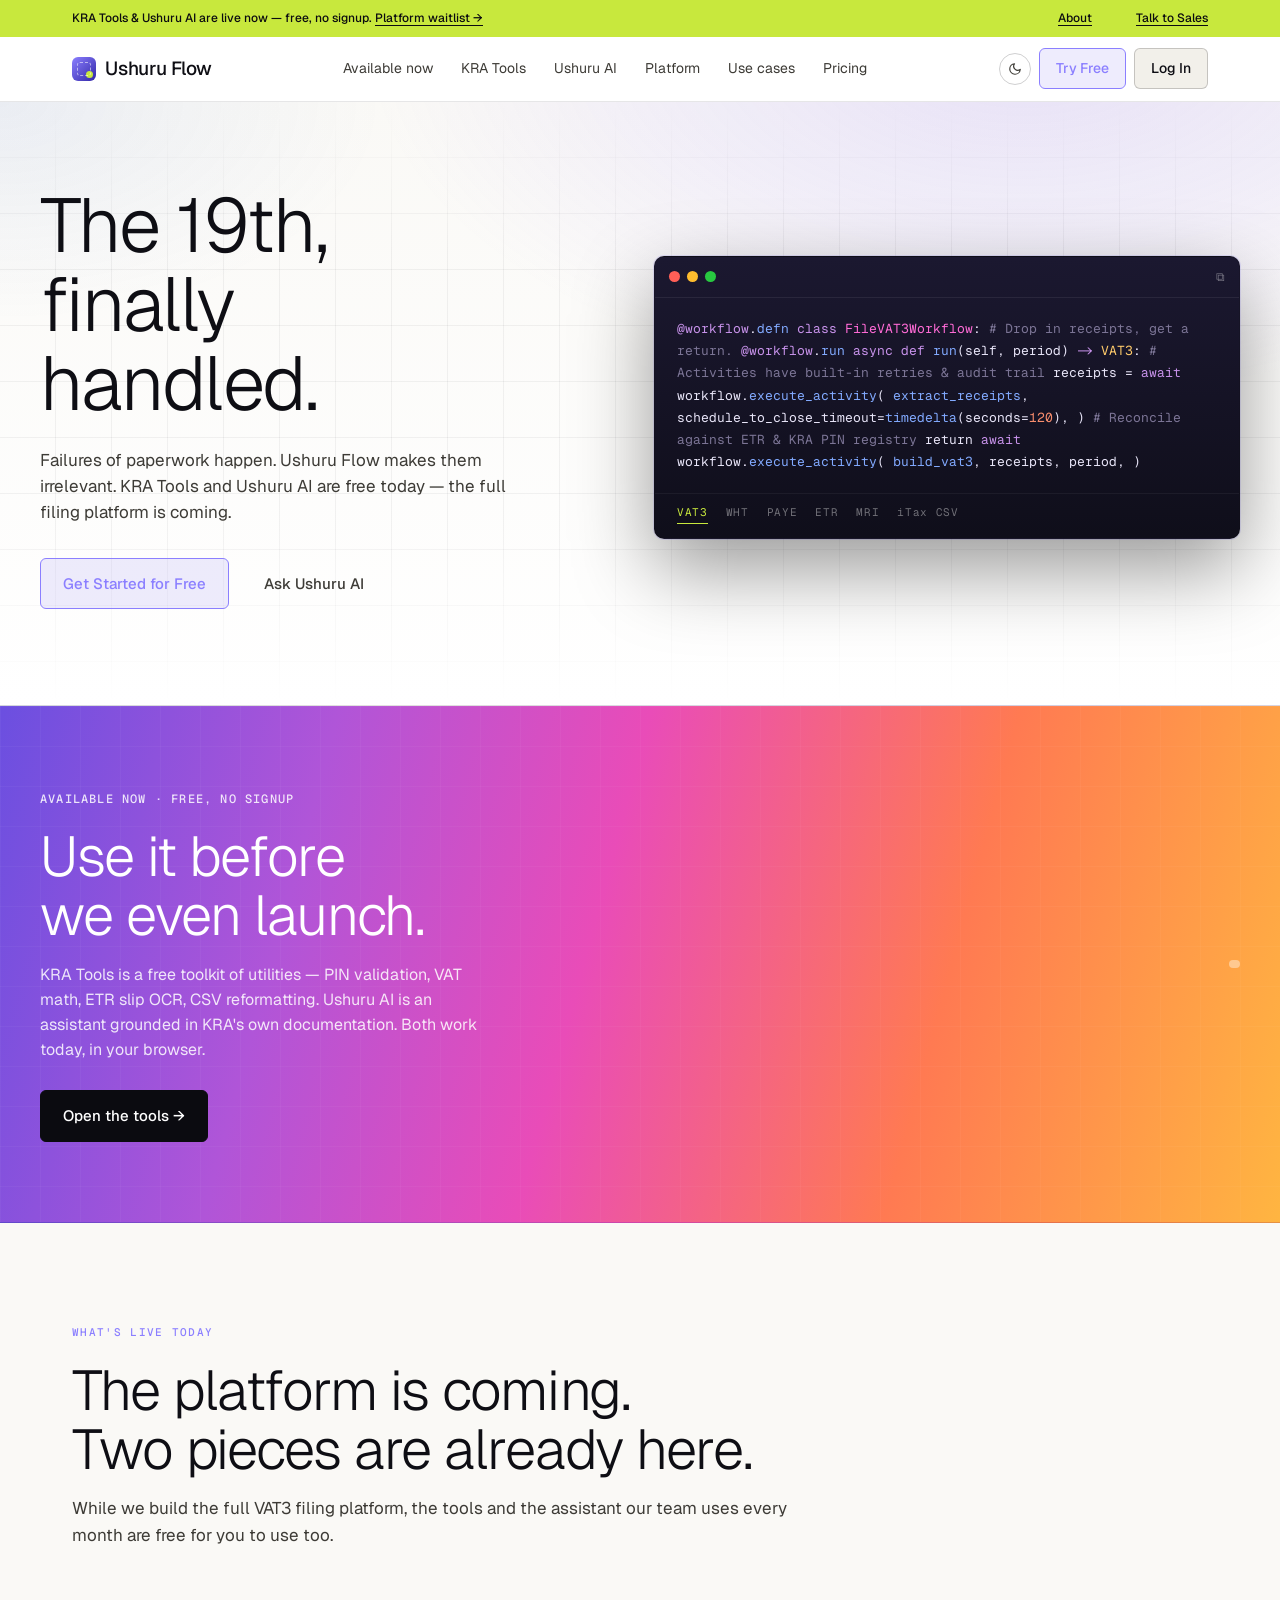
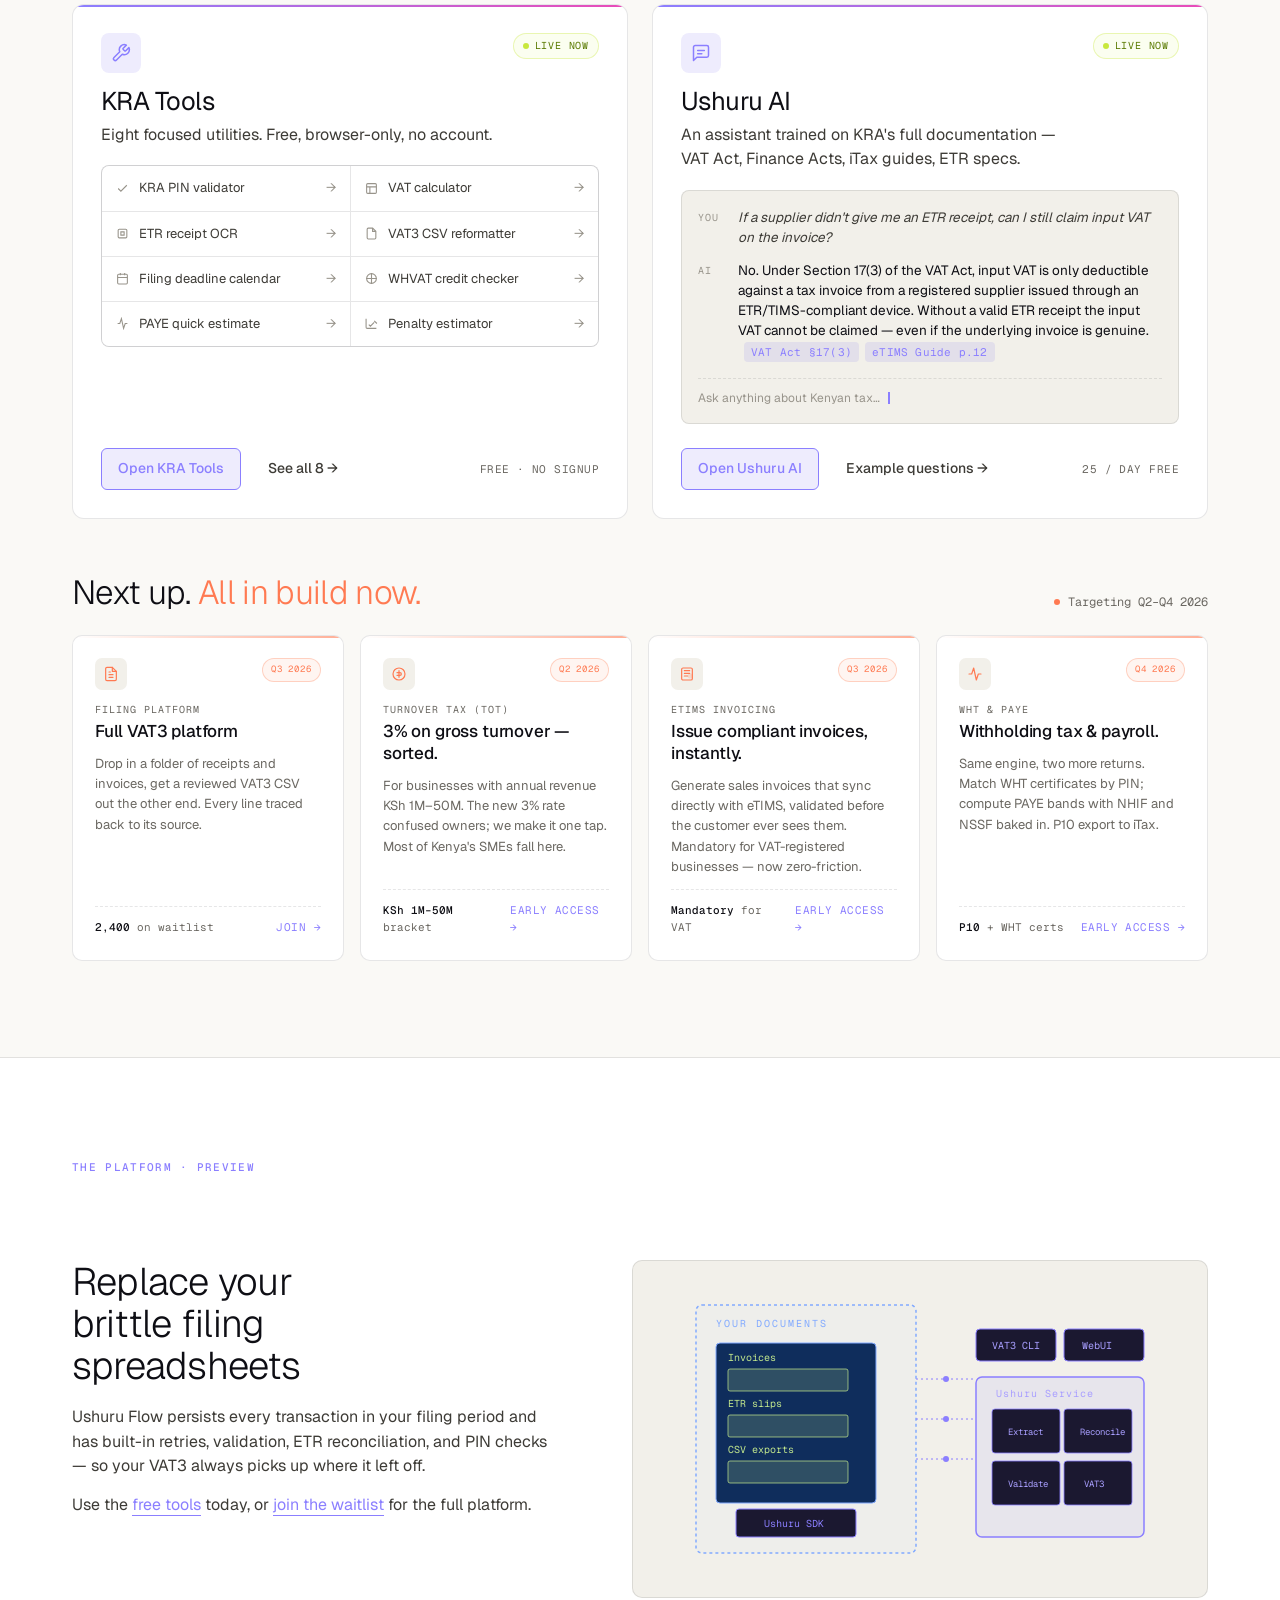
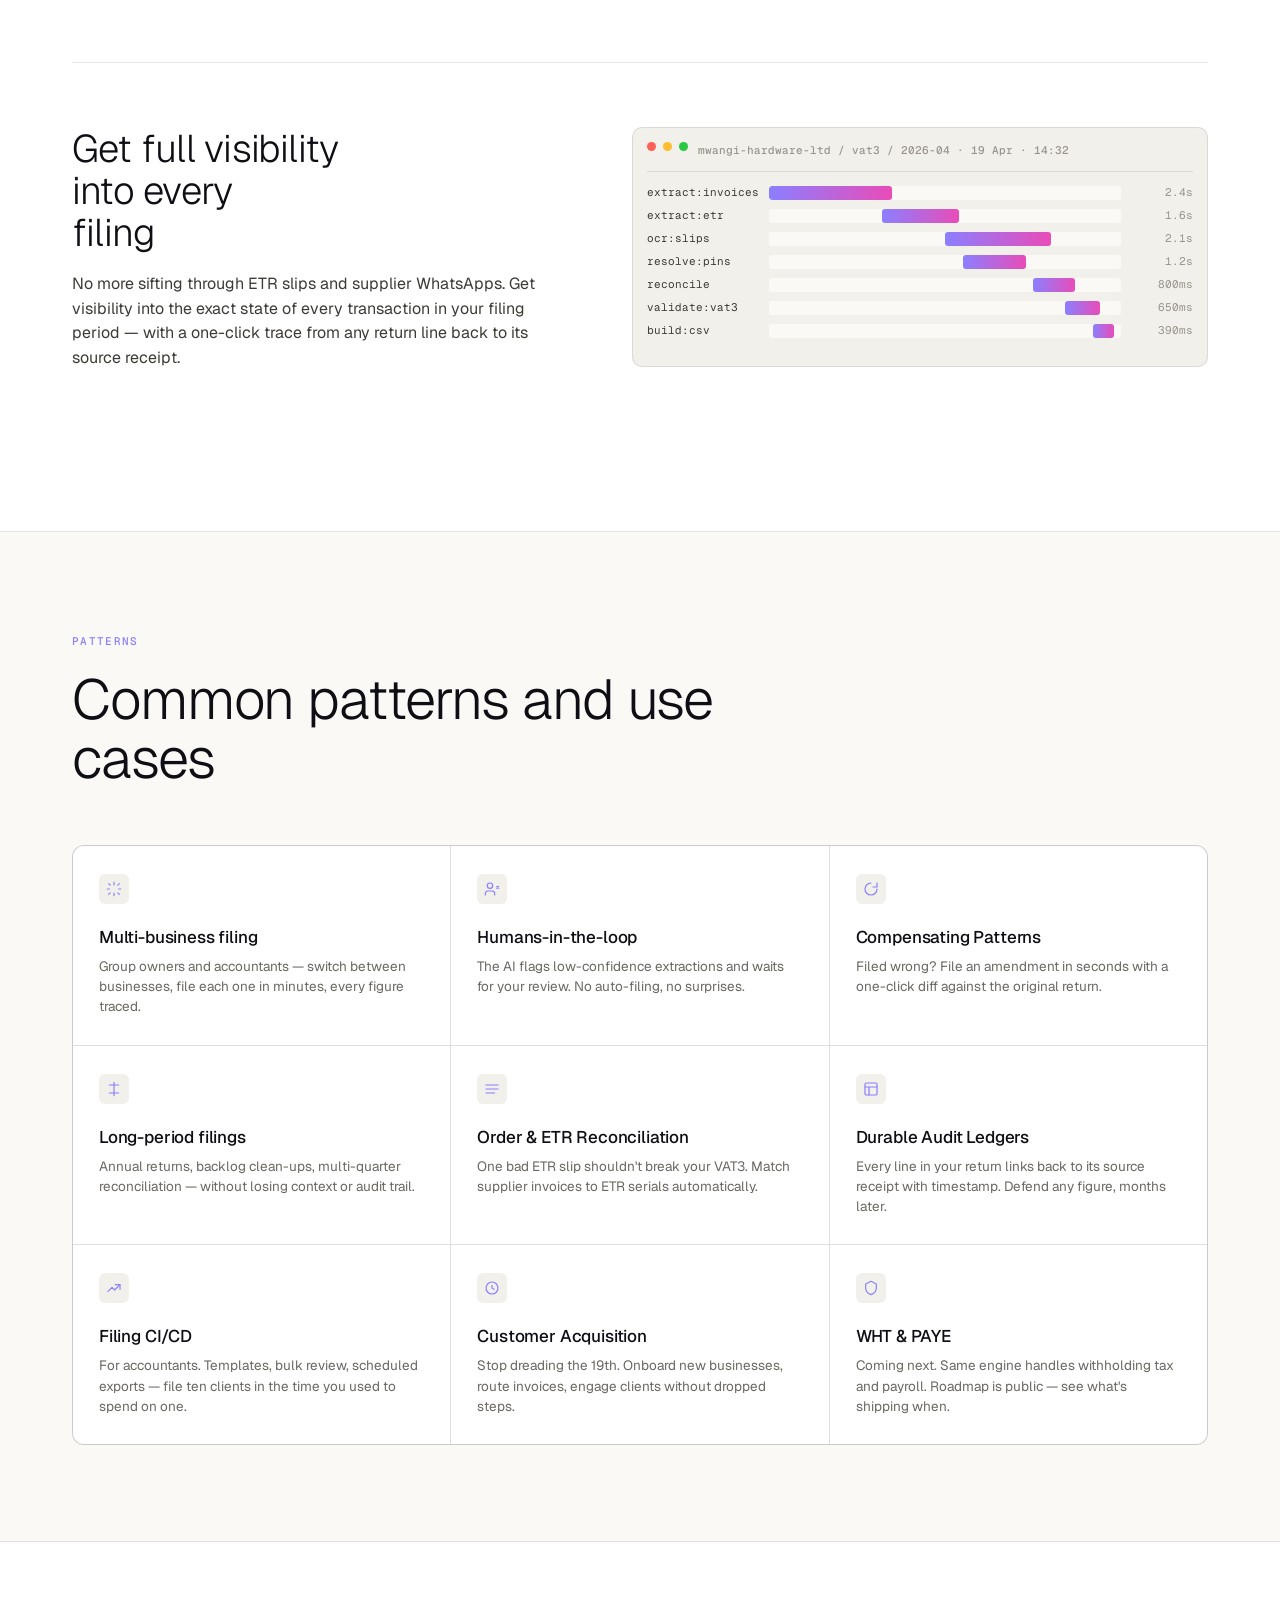
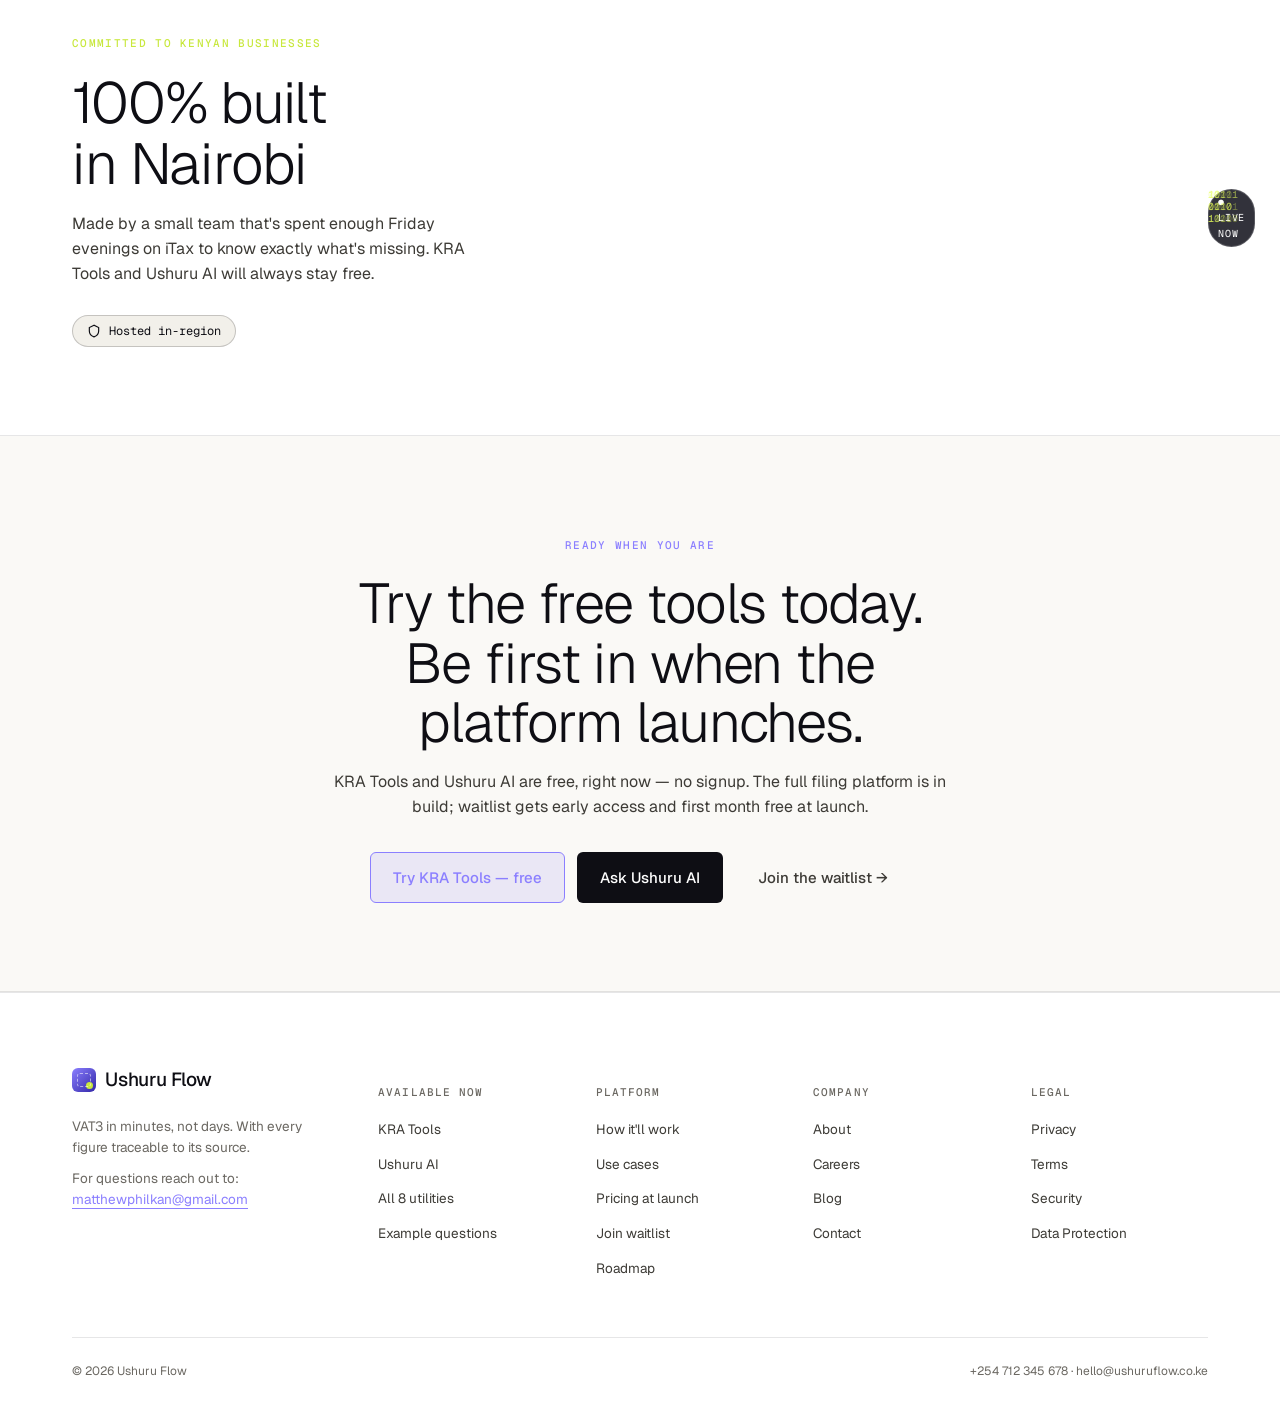
==== index.html @ 168dc0b4 "Initial commit" ====
<!doctype html>
<html lang="en" data-theme="dark">
<head>
<meta charset="utf-8" />
<meta name="viewport" content="width=device-width, initial-scale=1" />
<title>Ushuru Flow — File your VAT3 in minutes, not days</title>
<link rel="preconnect" href="https://fonts.googleapis.com" />
<link rel="preconnect" href="https://fonts.gstatic.com" crossorigin />
<link href="https://fonts.googleapis.com/css2?family=Geist:wght@300;400;500;600&family=Geist+Mono:wght@400;500&display=swap" rel="stylesheet" />
<style>
/* =============================================================================
   TOKENS
   ============================================================================= */
:root[data-theme="dark"] {
  --bg:           #0B0B10;
  --bg-2:         #0F0F17;
  --bg-3:         #15151F;
  --surface:      #1A1A26;
  --surface-2:    #20202E;
  --line:         rgba(255,255,255,0.08);
  --line-strong:  rgba(255,255,255,0.16);

  --fg:           #F2F0EA;
  --fg-2:         #B6B2A6;
  --fg-3:         #807C72;
  --fg-4:         #5A5750;

  --violet:       #8B7FFF;
  --violet-2:     #A99FFF;
  --violet-deep:  #4F3FE0;
  --violet-wash:  rgba(139,127,255,0.14);

  --lime:         #E8FF5C;
  --pink:         #FF6BD6;
  --orange:       #FFA452;

  --hero-grad:
    radial-gradient(ellipse 1100px 600px at 80% -10%, rgba(120,80,255,0.35), transparent 60%),
    radial-gradient(ellipse 700px 400px at 0% 0%, rgba(40,90,180,0.18), transparent 55%),
    linear-gradient(180deg, #15131F 0%, #0B0B10 100%);

  --strip-grad:
    linear-gradient(105deg,
      #6B4FE0 0%,
      #B055D8 24%,
      #E94CB8 46%,
      #FF7A52 72%,
      #FFB541 100%);

  --grid-line: rgba(255,255,255,0.04);
}

:root[data-theme="light"] {
  --bg:           #FFFFFF;
  --bg-2:         #FAF9F6;
  --bg-3:         #F2F0EA;
  --surface:      #FFFFFF;
  --surface-2:    #F7F5F0;
  --line:         rgba(15,15,20,0.10);
  --line-strong:  rgba(15,15,20,0.20);

  --fg:           #0E0E14;
  --fg-2:         #3D3B36;
  --fg-3:         #6B6862;
  --fg-4:         #98948B;

  --violet:       #5A4AE6;
  --violet-2:     #4338C9;
  --violet-deep:  #3328A8;
  --violet-wash:  rgba(90,74,230,0.10);

  --lime:         #C8E83D;
  --pink:         #E94CB8;
  --orange:       #FF7A52;

  --hero-grad:
    radial-gradient(ellipse 1100px 600px at 80% -10%, rgba(140,110,255,0.18), transparent 60%),
    radial-gradient(ellipse 700px 400px at 0% 0%, rgba(50,100,200,0.08), transparent 55%),
    linear-gradient(180deg, #FAF9F6 0%, #FFFFFF 100%);

  --strip-grad:
    linear-gradient(105deg,
      #6B4FE0 0%,
      #B055D8 24%,
      #E94CB8 46%,
      #FF7A52 72%,
      #FFB541 100%);

  --grid-line: rgba(15,15,20,0.05);
}

* { box-sizing: border-box; }
html, body { margin: 0; padding: 0; }
body {
  font-family: 'Geist', -apple-system, BlinkMacSystemFont, sans-serif;
  font-size: 16px;
  line-height: 1.55;
  color: var(--fg);
  background: var(--bg);
  -webkit-font-smoothing: antialiased;
  text-rendering: optimizeLegibility;
}
a { color: inherit; text-decoration: none; }
.mono { font-family: 'Geist Mono', 'Menlo', monospace; }

.wrap { max-width: 1200px; margin: 0 auto; padding: 0 32px; }
@media (max-width: 720px) { .wrap { padding: 0 20px; } }

h1, h2, h3, h4 {
  font-family: 'Geist', sans-serif;
  font-weight: 300;
  letter-spacing: -0.02em;
  margin: 0;
  color: var(--fg);
}
h1 { font-size: clamp(48px, 6vw, 76px); line-height: 1.04; }
h2 { font-size: clamp(36px, 4.4vw, 56px); line-height: 1.06; }
h3 { font-size: clamp(22px, 2vw, 28px); line-height: 1.15; font-weight: 400; }
h4 { font-size: 17px; font-weight: 500; line-height: 1.3; letter-spacing: -0.01em; }
p  { margin: 0; color: var(--fg-2); }

/* =============================================================================
   ANNOUNCEMENT BAR (yellow)
   ============================================================================= */
.bar {
  background: var(--lime);
  color: #0B0B10;
  font-size: 12px;
  font-weight: 500;
  padding: 9px 0;
}
.bar .wrap { display: flex; justify-content: space-between; align-items: center; gap: 24px; }
.bar a { text-decoration: underline; text-underline-offset: 3px; }
.bar .right { display: flex; gap: 22px; }
.bar .right a:hover { opacity: 0.7; }
@media (max-width: 720px) { .bar .right { display: none; } }

/* =============================================================================
   NAV
   ============================================================================= */
.nav {
  position: sticky; top: 0; z-index: 50;
  background: color-mix(in srgb, var(--bg) 88%, transparent);
  backdrop-filter: blur(12px);
  border-bottom: 1px solid var(--line);
}
.nav-inner { display: flex; align-items: center; justify-content: space-between; height: 64px; }
.brand { display: inline-flex; align-items: center; gap: 9px; font-size: 19px; font-weight: 500; letter-spacing: -0.01em; }
.brand .mark {
  width: 24px; height: 24px; border-radius: 6px;
  background: linear-gradient(135deg, var(--violet) 0%, var(--violet-deep) 100%);
  display: inline-flex; align-items: center; justify-content: center;
  position: relative;
}
.brand .mark::after {
  content: ''; position: absolute; inset: 5px; border: 1.5px dashed rgba(255,255,255,0.55); border-radius: 3px;
}
.brand .mark::before {
  content: ''; position: absolute; right: 3px; bottom: 3px; width: 7px; height: 7px; border-radius: 999px; background: var(--lime);
}
.nav-links { display: flex; gap: 28px; font-size: 14px; color: var(--fg-2); }
.nav-links a:hover { color: var(--fg); }
@media (max-width: 880px) { .nav-links { display: none; } }
.nav-right { display: flex; gap: 8px; align-items: center; }

.btn {
  display: inline-flex; align-items: center; gap: 7px;
  font-family: inherit; font-size: 14px; font-weight: 500;
  padding: 9px 16px; border-radius: 6px;
  border: 1px solid transparent; cursor: pointer; text-decoration: none;
  transition: background 120ms ease, border-color 120ms ease, color 120ms ease, transform 80ms ease;
  white-space: nowrap;
}
.btn:active { transform: translateY(1px); }
.btn-violet { background: var(--violet-wash); color: var(--violet-2); border-color: var(--violet); }
.btn-violet:hover { background: var(--violet); color: #fff; }
.btn-dark { background: var(--bg-3); color: var(--fg); border-color: var(--line-strong); }
.btn-dark:hover { background: var(--surface-2); }
.btn-ghost { color: var(--fg-2); }
.btn-ghost:hover { color: var(--fg); }
.btn-lg { padding: 13px 22px; font-size: 15px; }
.btn-light { background: var(--fg); color: var(--bg); }
.btn-light:hover { opacity: 0.92; }

/* Theme toggle */
.theme-toggle {
  width: 32px; height: 32px; border-radius: 999px;
  border: 1px solid var(--line-strong); background: transparent; color: var(--fg-2);
  display: inline-flex; align-items: center; justify-content: center; cursor: pointer;
  transition: color 120ms ease, border-color 120ms ease;
}
.theme-toggle:hover { color: var(--fg); border-color: var(--fg-2); }
.theme-toggle svg { width: 14px; height: 14px; }
.theme-toggle .ico-light { display: none; }
:root[data-theme="dark"] .theme-toggle .ico-dark { display: none; }
:root[data-theme="dark"] .theme-toggle .ico-light { display: block; }

/* =============================================================================
   HERO
   ============================================================================= */
.hero {
  position: relative; overflow: hidden;
  background: var(--hero-grad);
  border-bottom: 1px solid var(--line);
}
.hero::before {
  content: '';
  position: absolute; inset: 0;
  background-image:
    linear-gradient(var(--grid-line) 1px, transparent 1px),
    linear-gradient(90deg, var(--grid-line) 1px, transparent 1px);
  background-size: 56px 56px;
  background-position: -1px -1px;
  mask-image: linear-gradient(180deg, transparent 0%, #000 25%, #000 70%, transparent 100%);
  pointer-events: none;
}
.hero-inner {
  position: relative; z-index: 1;
  display: grid; grid-template-columns: 1fr 1.05fr; gap: 56px;
  padding: 84px 0 96px; align-items: center;
}
@media (max-width: 1000px) {
  .hero-inner { grid-template-columns: 1fr; gap: 48px; padding: 56px 0 64px; }
}
.hero h1 { font-weight: 300; letter-spacing: -0.025em; }
.hero p.sub {
  margin-top: 24px; max-width: 480px;
  font-size: 17px; line-height: 1.55; color: var(--fg-2);
}
.hero-ctas { margin-top: 32px; display: flex; gap: 12px; flex-wrap: wrap; }

/* Code window */
.code-win {
  border: 1px solid var(--line-strong); border-radius: 10px;
  background: linear-gradient(180deg, #1B1830 0%, #0F0E1A 100%);
  box-shadow: 0 30px 80px rgba(0,0,0,0.4), 0 0 0 1px rgba(139,127,255,0.18);
  overflow: hidden;
}
:root[data-theme="light"] .code-win {
  background: linear-gradient(180deg, #1B1830 0%, #0F0E1A 100%);
}
.code-bar {
  display: flex; align-items: center; justify-content: space-between;
  padding: 11px 14px; border-bottom: 1px solid rgba(255,255,255,0.07);
}
.lights { display: flex; gap: 7px; }
.lights span { width: 11px; height: 11px; border-radius: 999px; }
.lights .r { background: #FF5F57; }
.lights .y { background: #FEBC2E; }
.lights .g { background: #28C840; }
.copy-btn { color: rgba(255,255,255,0.4); font-size: 12px; }
.code-body {
  padding: 20px 22px; font-family: 'Geist Mono', monospace; font-size: 13px;
  line-height: 1.7; color: #E8E5F8;
}
.code-body .com  { color: #7C7596; }
.code-body .key  { color: #C792EA; }
.code-body .fn   { color: #82AAFF; }
.code-body .str  { color: #C3E88D; }
.code-body .num  { color: #F78C6C; }
.code-body .var  { color: #FFCB6B; }
.code-body .me   { color: #FF6BD6; }
.code-tabs {
  display: flex; gap: 18px; padding: 10px 22px 14px;
  border-top: 1px solid rgba(255,255,255,0.05);
  font-family: 'Geist Mono', monospace; font-size: 11px; letter-spacing: 0.06em;
  color: rgba(255,255,255,0.4);
}
.code-tabs .on { color: var(--lime); border-bottom: 1.5px solid var(--lime); padding-bottom: 2px; }

/* =============================================================================
   LOGO STRIP
   ============================================================================= */
.logos {
  border-bottom: 1px solid var(--line);
  background: var(--bg);
}
.logos-inner {
  display: flex; gap: 56px; align-items: center; justify-content: space-between;
  padding: 26px 0; overflow: hidden;
}
.logos-inner span {
  font-family: 'Geist Mono', monospace; font-size: 13px;
  color: var(--fg-3); letter-spacing: 0.02em; white-space: nowrap;
  opacity: 0.7;
}
.logos-inner span.bold { font-weight: 500; opacity: 1; color: var(--fg-2); letter-spacing: -0.01em; font-family: 'Geist', sans-serif; }
@media (max-width: 920px) { .logos-inner { gap: 28px; flex-wrap: wrap; justify-content: center; } }

/* =============================================================================
   GRADIENT STRIP (Replay-style)
   ============================================================================= */
.strip {
  background: var(--strip-grad);
  position: relative; overflow: hidden;
}
.strip::before {
  content: '';
  position: absolute; inset: 0;
  background-image:
    linear-gradient(rgba(255,255,255,0.06) 1px, transparent 1px),
    linear-gradient(90deg, rgba(255,255,255,0.06) 1px, transparent 1px);
  background-size: 40px 40px;
  pointer-events: none;
  opacity: 0.6;
}
.strip-inner {
  position: relative; z-index: 1;
  display: grid; grid-template-columns: 1.1fr 1fr; gap: 48px;
  padding: 80px 0; align-items: center;
}
@media (max-width: 880px) { .strip-inner { grid-template-columns: 1fr; padding: 56px 0; } }
.strip .eyebrow {
  font-family: 'Geist Mono', monospace; font-size: 12px; font-weight: 500;
  text-transform: uppercase; letter-spacing: 0.1em; color: rgba(255,255,255,0.85);
  margin-bottom: 18px;
}
.strip h2 { color: #fff; font-weight: 300; }
.strip p { color: rgba(255,255,255,0.85); font-size: 16px; max-width: 460px; margin-top: 18px; }
.strip .btn-dark { background: #0B0B10; color: #fff; border-color: #0B0B10; margin-top: 28px; }
.strip .btn-dark:hover { background: #15151F; }

.strip-art {
  position: relative; aspect-ratio: 4/3; max-width: 520px; justify-self: end;
  border-radius: 10px; overflow: hidden;
  background: linear-gradient(135deg, #C8E83D 0%, #88AA1F 100%);
  border: 4px solid rgba(255,255,255,0.4);
}
.strip-art .face {
  position: absolute; right: 10%; top: 12%; width: 70%; height: 76%;
  border-radius: 8px;
  background:
    radial-gradient(ellipse at 30% 35%, #4A2A1A 0%, #2B1A12 40%, #1A0F09 100%);
}
.strip-art .face::after {
  content: ''; position: absolute; left: 18%; top: 22%; width: 14px; height: 14px;
  border-radius: 999px; background: #FFD7BE;
  box-shadow:
    50px 8px 0 -1px #FFD7BE,
    25px 60px 0 #C68662;
}
.strip-art .panel {
  position: absolute; left: 4%; bottom: 8%; width: 38%; height: 34%;
  background: linear-gradient(135deg, rgba(0,0,0,0.5), rgba(0,0,0,0.2));
  border-radius: 6px;
  display: flex; align-items: flex-end; padding: 12px;
  font-family: 'Geist Mono', monospace; font-size: 11px; color: rgba(255,255,255,0.85);
  letter-spacing: 0.04em;
}

/* =============================================================================
   SECTION SHELL
   ============================================================================= */
section { border-bottom: 1px solid var(--line); }
.sect { padding: 96px 0; }
@media (max-width: 720px) { .sect { padding: 64px 0; } }
.sect-head { max-width: 720px; margin-bottom: 56px; }
.sect-head h2 { margin-bottom: 16px; }
.sect-head p { font-size: 17px; line-height: 1.55; color: var(--fg-2); }

.eyebrow {
  font-family: 'Geist Mono', monospace; font-size: 11px; font-weight: 500;
  text-transform: uppercase; letter-spacing: 0.12em; color: var(--violet);
  margin-bottom: 20px; display: inline-block;
}

/* =============================================================================
   AVAILABLE NOW (KRA Tools + Ushuru AI)
   ============================================================================= */
.avail { background: var(--bg-2); }
.avail-grid { display: grid; grid-template-columns: 1fr 1fr; gap: 24px; }
@media (max-width: 920px) { .avail-grid { grid-template-columns: 1fr; } }
.acard {
  background: var(--surface);
  border: 1px solid var(--line); border-radius: 12px;
  padding: 28px; display: flex; flex-direction: column; gap: 18px;
  position: relative; overflow: hidden;
}
.acard::before {
  content: ''; position: absolute; left: 0; top: 0; right: 0; height: 2px;
  background: linear-gradient(90deg, var(--violet) 0%, var(--pink) 100%);
}
.acard .ahead { display: flex; align-items: flex-start; justify-content: space-between; gap: 12px; }
.acard .ic {
  width: 40px; height: 40px; border-radius: 8px; background: var(--violet-wash);
  color: var(--violet-2); display: inline-flex; align-items: center; justify-content: center;
  margin-bottom: 14px;
}
.acard .ic svg { width: 20px; height: 20px; stroke: currentColor; fill: none; stroke-width: 1.8; stroke-linecap: round; stroke-linejoin: round; }
.acard h3 { color: var(--fg); margin-bottom: 6px; }
.live-tag {
  font-family: 'Geist Mono', monospace; font-size: 10px; letter-spacing: 0.08em;
  text-transform: uppercase; color: var(--lime); padding: 4px 9px;
  border: 1px solid color-mix(in srgb, var(--lime) 35%, transparent); border-radius: 999px;
  display: inline-flex; align-items: center; gap: 6px; flex-shrink: 0; align-self: flex-start;
  background: color-mix(in srgb, var(--lime) 8%, transparent);
}
:root[data-theme="light"] .live-tag { color: #5a7a00; }
.live-tag::before { content: ''; width: 6px; height: 6px; border-radius: 999px; background: var(--lime); }

.tool-list {
  display: grid; grid-template-columns: 1fr 1fr; gap: 1px;
  background: var(--line); border: 1px solid var(--line); border-radius: 8px; overflow: hidden;
}
.tool-list .ti {
  background: var(--surface); padding: 12px 14px;
  display: flex; align-items: center; gap: 10px; font-size: 13px; color: var(--fg-2);
  transition: background 120ms ease, color 120ms ease;
}
.tool-list .ti:hover { background: var(--surface-2); color: var(--violet-2); }
.tool-list .ti svg { width: 13px; height: 13px; flex-shrink: 0; color: var(--fg-4); stroke: currentColor; fill: none; stroke-width: 2; }
.tool-list .ti:hover svg { color: var(--violet); }
.tool-list .ti .arr { margin-left: auto; color: var(--fg-4); }
@media (max-width: 540px) { .tool-list { grid-template-columns: 1fr; } }

.ai-chat {
  background: var(--bg-3); border: 1px solid var(--line); border-radius: 8px;
  padding: 16px; display: flex; flex-direction: column; gap: 12px;
  font-size: 13.5px; line-height: 1.5;
}
.ai-msg { display: flex; gap: 10px; align-items: flex-start; }
.ai-msg .who {
  font-family: 'Geist Mono', monospace; font-size: 10px; text-transform: uppercase;
  letter-spacing: 0.1em; color: var(--fg-4); flex-shrink: 0; width: 30px; padding-top: 3px;
}
.ai-msg .body { color: var(--fg); flex: 1; }
.ai-msg.user .body { color: var(--fg-2); font-style: italic; }
.cite {
  display: inline-flex; align-items: center; gap: 4px; font-size: 11px; font-style: normal;
  color: var(--violet-2); background: var(--violet-wash);
  padding: 2px 7px; border-radius: 4px; margin-left: 6px;
  font-family: 'Geist Mono', monospace; letter-spacing: 0.02em;
}
.ai-input {
  display: flex; align-items: center; gap: 8px;
  border-top: 1px dashed var(--line); padding-top: 10px; margin-top: 4px;
  color: var(--fg-4); font-size: 12px;
}
.ai-input .blink { width: 1.5px; height: 12px; background: var(--violet); animation: bl 1s steps(2) infinite; }
@keyframes bl { 50% { opacity: 0; } }

.acard .acta { margin-top: auto; padding-top: 6px; display: flex; gap: 10px; align-items: center; }
.acard .meta { font-family: 'Geist Mono', monospace; font-size: 11px; color: var(--fg-3); margin-left: auto; letter-spacing: 0.04em; }

/* =============================================================================
   PLATFORM PREVIEW BANNER
   ============================================================================= */
.preview-row {
  margin-top: 32px; display: flex; align-items: center; gap: 18px; flex-wrap: wrap;
  border: 1px dashed var(--line-strong); border-radius: 10px; padding: 18px 22px;
}
.preview-row .tag {
  font-family: 'Geist Mono', monospace; font-size: 10px; text-transform: uppercase; letter-spacing: 0.1em;
  color: var(--orange); border: 1px solid color-mix(in srgb, var(--orange) 30%, transparent);
  padding: 5px 10px; border-radius: 999px;
  background: color-mix(in srgb, var(--orange) 8%, transparent);
}
.preview-row .txt { color: var(--fg-2); font-size: 14px; flex: 1; min-width: 240px; }
.preview-row .txt b { color: var(--fg); font-weight: 500; }
.preview-row a { color: var(--violet-2); font-size: 13px; border-bottom: 1px solid currentColor; }

/* Coming soon roadmap cards */
.roadmap {
  margin-top: 56px;
}
.roadmap-head {
  display: flex; align-items: flex-end; justify-content: space-between; gap: 24px;
  margin-bottom: 24px; flex-wrap: wrap;
}
.roadmap-head h3 {
  font-weight: 300; font-size: clamp(24px, 2.6vw, 34px);
  letter-spacing: -0.02em; line-height: 1.1;
}
.roadmap-head h3 .accent { color: var(--orange); }
.roadmap-head .right {
  font-family: 'Geist Mono', monospace; font-size: 12px;
  color: var(--fg-3); display: inline-flex; align-items: center; gap: 8px;
}
.roadmap-grid {
  display: grid; grid-template-columns: repeat(4, 1fr); gap: 16px;
}
@media (max-width: 960px) { .roadmap-grid { grid-template-columns: repeat(2, 1fr); } }
@media (max-width: 540px) { .roadmap-grid { grid-template-columns: 1fr; } }
.rcard {
  position: relative;
  background: var(--surface); border: 1px solid var(--line); border-radius: 10px;
  padding: 22px 22px 24px;
  display: flex; flex-direction: column; gap: 12px;
  overflow: hidden;
  transition: border-color 180ms ease, transform 180ms ease;
}
.rcard:hover { border-color: var(--line-strong); transform: translateY(-2px); }
.rcard::before {
  content: ''; position: absolute; left: 0; top: 0; right: 0; height: 2px;
  background: linear-gradient(90deg, transparent 0%, var(--orange) 100%);
  opacity: 0.6;
}
.rcard .rhead {
  display: flex; align-items: flex-start; justify-content: space-between; gap: 10px;
}
.rcard .ric {
  width: 32px; height: 32px; border-radius: 7px; background: var(--bg-3);
  display: inline-flex; align-items: center; justify-content: center;
  color: var(--orange);
}
.rcard .ric svg { width: 16px; height: 16px; stroke: currentColor; fill: none; stroke-width: 1.8; stroke-linecap: round; stroke-linejoin: round; }
.rcard .eta {
  font-family: 'Geist Mono', monospace; font-size: 9px; letter-spacing: 0.1em;
  text-transform: uppercase; color: var(--orange);
  padding: 4px 8px; border-radius: 999px;
  border: 1px solid color-mix(in srgb, var(--orange) 30%, transparent);
  background: color-mix(in srgb, var(--orange) 8%, transparent);
  white-space: nowrap; flex-shrink: 0;
}
.rcard h4 { color: var(--fg); font-weight: 500; font-size: 17px; letter-spacing: -0.01em; }
.rcard .kicker {
  font-family: 'Geist Mono', monospace; font-size: 10px; letter-spacing: 0.1em;
  text-transform: uppercase; color: var(--fg-3); margin-bottom: 2px;
}
.rcard p {
  font-size: 13px; line-height: 1.55; color: var(--fg-3);
}
.rcard .stat {
  margin-top: auto; padding-top: 12px; border-top: 1px dashed var(--line);
  font-family: 'Geist Mono', monospace; font-size: 11px; color: var(--fg-3);
  display: flex; justify-content: space-between; align-items: center; gap: 8px;
}
.rcard .stat b { color: var(--fg); font-weight: 500; }
.rcard .waitlink {
  font-family: 'Geist Mono', monospace; font-size: 11px; color: var(--violet-2);
  text-decoration: none; letter-spacing: 0.04em;
}
.rcard .waitlink:hover { color: var(--violet); }

/* =============================================================================
   PROBLEM (Replace your brittle…)
   ============================================================================= */
.problem .row {
  display: grid; grid-template-columns: 1fr 1.2fr; gap: 80px; align-items: flex-start;
  padding: 64px 0;
}
.problem .row + .row { border-top: 1px solid var(--line); }
@media (max-width: 880px) { .problem .row { grid-template-columns: 1fr; gap: 32px; padding: 48px 0; } }
.problem h3 { font-weight: 300; font-size: clamp(28px, 3vw, 40px); line-height: 1.1; letter-spacing: -0.02em; margin-bottom: 18px; }
.problem p + p { margin-top: 14px; }
.problem a.link { color: var(--violet-2); border-bottom: 1px solid currentColor; }

.diagram {
  background: var(--bg-3); border: 1px solid var(--line); border-radius: 10px;
  padding: 28px; display: flex; align-items: center; justify-content: center; min-height: 280px;
}
.diagram svg { width: 100%; height: auto; max-width: 480px; display: block; }

.dash-shot {
  background: var(--bg-3); border: 1px solid var(--line); border-radius: 10px;
  padding: 14px; min-height: 240px;
}
.dash-shot .bar {
  display: flex; gap: 10px; padding: 0 0 12px; border-bottom: 1px solid var(--line); margin-bottom: 12px;
  background: transparent; color: inherit;
}
.dash-shot .bar .lights span { width: 9px; height: 9px; }
.dash-shot .crumb { font-family: 'Geist Mono', monospace; font-size: 11px; color: var(--fg-4); }
.dash-shot .timeline { display: flex; flex-direction: column; gap: 6px; }
.dash-shot .tline {
  display: grid; grid-template-columns: 110px 1fr 60px; gap: 12px; align-items: center;
  font-size: 11px; font-family: 'Geist Mono', monospace; color: var(--fg-3);
}
.dash-shot .tline .lbl { color: var(--fg-2); }
.dash-shot .tline .track { height: 14px; border-radius: 3px; background: var(--bg-2); position: relative; overflow: hidden; }
.dash-shot .tline .track .fill {
  position: absolute; top: 0; bottom: 0; border-radius: 3px;
  background: linear-gradient(90deg, var(--violet) 0%, var(--pink) 100%);
}
.dash-shot .tline .ms { color: var(--fg-4); text-align: right; }

/* =============================================================================
   USE CASES GRID
   ============================================================================= */
.cases { background: var(--bg-2); }
.cases-grid {
  display: grid; grid-template-columns: repeat(3, 1fr); gap: 1px;
  background: var(--line); border: 1px solid var(--line); border-radius: 12px; overflow: hidden;
}
@media (max-width: 880px) { .cases-grid { grid-template-columns: repeat(2, 1fr); } }
@media (max-width: 540px) { .cases-grid { grid-template-columns: 1fr; } }
.case {
  background: var(--surface); padding: 28px 26px;
  display: flex; flex-direction: column; gap: 8px;
  transition: background 120ms ease;
}
.case:hover { background: var(--surface-2); }
.case .cic {
  width: 30px; height: 30px; border-radius: 6px; background: var(--bg-3);
  display: inline-flex; align-items: center; justify-content: center;
  color: var(--violet-2); margin-bottom: 14px;
}
.case .cic svg { width: 16px; height: 16px; stroke: currentColor; fill: none; stroke-width: 1.8; stroke-linecap: round; stroke-linejoin: round; }
.case h4 { color: var(--fg); }
.case p { font-size: 13.5px; color: var(--fg-3); line-height: 1.5; }

/* =============================================================================
   CUSTOMERS (video cards)
   ============================================================================= */
.customers { padding: 96px 0 72px; }
.video-row {
  display: grid; grid-template-columns: repeat(4, 1fr); gap: 16px; margin-top: 40px;
}
@media (max-width: 980px) { .video-row { grid-template-columns: repeat(2, 1fr); } }
@media (max-width: 540px) { .video-row { grid-template-columns: 1fr; } }
.vcard {
  background: var(--surface); border: 1px solid var(--line); border-radius: 10px; overflow: hidden;
  display: flex; flex-direction: column;
  transition: transform 180ms ease, border-color 180ms ease;
}
.vcard:hover { transform: translateY(-2px); border-color: var(--line-strong); }
.vthumb {
  aspect-ratio: 16/10; position: relative;
  display: flex; align-items: center; justify-content: center; overflow: hidden;
}
.vthumb.t1 { background: linear-gradient(135deg, #4A2C7A 0%, #2B1547 50%, #6E1B5A 100%); }
.vthumb.t2 { background: linear-gradient(135deg, #1A2A4A 0%, #0F1B33 100%); }
.vthumb.t3 { background: linear-gradient(135deg, #0F2D5C 0%, #1B4FA8 50%, #FFB541 130%); }
.vthumb.t4 { background: linear-gradient(135deg, #3A2A20 0%, #1A1410 100%); }
.vthumb::after {
  content: ''; position: absolute; inset: 0;
  background:
    repeating-linear-gradient(90deg, rgba(255,255,255,0.04) 0 1px, transparent 1px 14px),
    repeating-linear-gradient(0deg, rgba(255,255,255,0.04) 0 1px, transparent 1px 14px);
  pointer-events: none;
}
.play {
  width: 44px; height: 44px; border-radius: 999px;
  background: var(--lime); color: #0B0B10;
  display: inline-flex; align-items: center; justify-content: center;
  position: relative; z-index: 1;
}
.play svg { width: 16px; height: 16px; fill: currentColor; }
.vcard .vbody { padding: 18px 18px 22px; display: flex; flex-direction: column; gap: 16px; flex: 1; }
.vcard h4 { color: var(--fg); font-weight: 400; line-height: 1.3; font-size: 16px; }
.vcard .watch {
  font-family: 'Geist Mono', monospace; font-size: 11px;
  color: var(--fg-2); display: inline-flex; align-items: center; gap: 6px;
  margin-top: auto;
}
.vcard:hover .watch { color: var(--violet-2); }

/* =============================================================================
   QUOTES STRIP
   ============================================================================= */
.quotes { background: var(--strip-grad); position: relative; }
.quotes::before {
  content: '';
  position: absolute; inset: 0;
  background: radial-gradient(ellipse at 50% 0%, rgba(255,255,255,0.1), transparent 60%);
  pointer-events: none;
}
.quotes-inner {
  position: relative; z-index: 1;
  padding: 80px 0;
  display: grid; grid-template-columns: 1fr 1fr; gap: 28px;
}
@media (max-width: 880px) { .quotes-inner { grid-template-columns: 1fr; padding: 56px 0; } }
.qcard {
  background: #fff; color: #0B0B10; border-radius: 10px; padding: 32px 30px;
  display: flex; flex-direction: column; gap: 18px;
  box-shadow: 0 20px 60px rgba(0,0,0,0.18);
}
.qcard .qmark { color: var(--violet); font-family: 'Geist', sans-serif; font-size: 26px; font-weight: 500; }
.qcard p.q { font-size: 15.5px; line-height: 1.55; color: #1A1A26; }
.qcard p.q + p.q { margin-top: 12px; }
.qcard .footer { display: flex; align-items: center; justify-content: space-between; margin-top: auto; padding-top: 8px; }
.qcard .person { display: flex; gap: 12px; align-items: center; }
.qcard .av {
  width: 36px; height: 36px; border-radius: 999px;
  background: linear-gradient(135deg, #888 0%, #555 100%);
}
.qcard .name { font-size: 13px; font-weight: 500; color: #0B0B10; }
.qcard .role { font-size: 11.5px; color: #6B6862; }
.qcard .corp { font-size: 13px; font-weight: 500; color: #0B0B10; display: inline-flex; align-items: center; gap: 7px; }
.qcard .corp .corp-mark { width: 18px; height: 18px; background: #0B0B10; clip-path: polygon(50% 10%, 95% 90%, 5% 90%); display: inline-block; }

/* =============================================================================
   OPEN SOURCE / TRUST FOOT
   ============================================================================= */
.os { padding: 88px 0; background: var(--bg); }
.os-grid { display: grid; grid-template-columns: 1fr 1fr; gap: 56px; align-items: center; }
@media (max-width: 880px) { .os-grid { grid-template-columns: 1fr; gap: 40px; } }
.os h2 { font-weight: 300; font-size: clamp(40px, 4.5vw, 60px); }
.os p { margin-top: 18px; max-width: 420px; font-size: 16px; }
.os .actions { margin-top: 28px; display: flex; gap: 12px; align-items: center; flex-wrap: wrap; }
.os .badge-pill {
  display: inline-flex; align-items: center; gap: 8px;
  background: var(--bg-3); border: 1px solid var(--line-strong); border-radius: 999px;
  padding: 6px 14px; font-family: 'Geist Mono', monospace; font-size: 12px; color: var(--fg);
}
.os .badge-pill svg { width: 14px; height: 14px; }

.os-art {
  position: relative; aspect-ratio: 1/1; max-width: 420px; justify-self: end;
}
.os-art .ring {
  position: absolute; inset: 14%;
  border-radius: 999px;
  background: conic-gradient(from 220deg, var(--lime) 0deg, var(--lime) 180deg, var(--violet) 240deg, var(--pink) 300deg, var(--orange) 360deg);
  mask: radial-gradient(circle, transparent 36%, #000 38%, #000 60%, transparent 62%);
  -webkit-mask: radial-gradient(circle, transparent 36%, #000 38%, #000 60%, transparent 62%);
}
.os-art .bin {
  position: absolute; inset: 0;
  font-family: 'Geist Mono', monospace; font-size: 10px; color: rgba(232,255,92,0.35); line-height: 1.2;
  white-space: pre; user-select: none;
}
.os-art .bin.b1 { top: 8%;  left: 8%;  }
.os-art .bin.b2 { top: 12%; right: 8%; }
.os-art .bin.b3 { bottom: 8%; left: 12%; }
.os-art .bin.b4 { bottom: 14%; right: 10%; }
.os-art .src-tag {
  position: absolute; left: 14%; top: 14%;
  font-family: 'Geist Mono', monospace; font-size: 10px; letter-spacing: 0.08em; text-transform: uppercase;
  color: #fff; background: rgba(15,15,25,0.85); padding: 5px 9px; border-radius: 999px;
  border: 1px solid rgba(255,255,255,0.18);
}

/* =============================================================================
   FOOTER CTA
   ============================================================================= */
.footcta { background: var(--bg-2); padding: 96px 0 88px; }
.footcta .inner { text-align: center; max-width: 720px; margin: 0 auto; }
.footcta h2 { font-weight: 300; }
.footcta p { margin-top: 18px; color: var(--fg-2); }
.footcta .btns { margin-top: 32px; display: inline-flex; gap: 12px; flex-wrap: wrap; justify-content: center; }

/* =============================================================================
   FOOTER
   ============================================================================= */
footer { padding: 72px 0 36px; background: var(--bg); border-top: 1px solid var(--line); }
.foot-grid { display: grid; grid-template-columns: 1.5fr repeat(4, 1fr); gap: 40px; }
@media (max-width: 880px) { .foot-grid { grid-template-columns: 1fr 1fr; gap: 32px; } }
.foot-brand p { font-size: 13.5px; color: var(--fg-3); margin-top: 16px; max-width: 280px; }
.foot-col h5 { font-size: 11px; text-transform: uppercase; letter-spacing: 0.1em; color: var(--fg-3); margin-bottom: 16px; font-weight: 500; font-family: 'Geist Mono', monospace; }
.foot-col ul { list-style: none; margin: 0; padding: 0; display: flex; flex-direction: column; gap: 10px; }
.foot-col a { font-size: 13.5px; color: var(--fg-2); }
.foot-col a:hover { color: var(--fg); }
.foot-bottom {
  margin-top: 56px; padding-top: 24px; border-top: 1px solid var(--line);
  display: flex; justify-content: space-between; align-items: center;
  font-size: 12px; color: var(--fg-3); flex-wrap: wrap; gap: 12px;
}

/* =============================================================================
   TWEAKS
   ============================================================================= */
.tweaks {
  position: fixed; right: 20px; bottom: 20px; z-index: 100;
  background: var(--surface); border: 1px solid var(--line-strong); border-radius: 10px;
  padding: 14px 16px; box-shadow: 0 20px 40px rgba(0,0,0,0.4);
  font-size: 12px; min-width: 240px;
  display: none;
}
.tweaks.on { display: block; }
.tweaks h6 { font-size: 11px; text-transform: uppercase; letter-spacing: 0.1em; color: var(--fg-3); margin: 0 0 12px; font-weight: 500; font-family: 'Geist Mono', monospace; }
.tweaks .row { display: flex; justify-content: space-between; align-items: center; gap: 10px; margin-bottom: 10px; }
.tweaks label { color: var(--fg-2); font-size: 12px; }
.tweaks select { background: var(--bg-3); color: var(--fg); border: 1px solid var(--line-strong); border-radius: 5px; padding: 5px 8px; font-family: inherit; font-size: 12px; }
.tweaks .swatches { display: flex; gap: 6px; }
.tweaks .swatches button { width: 20px; height: 20px; border-radius: 999px; border: 1px solid var(--line-strong); cursor: pointer; padding: 0; }
.tweaks .swatches button.on { outline: 2px solid var(--fg); outline-offset: 2px; }
</style>
</head>
<body>

<!-- ============================ ANNOUNCE BAR ============================ -->
<div class="bar">
  <div class="wrap">
    <div>KRA Tools &amp; Ushuru AI are live now — free, no signup. <a href="waitlist.html">Platform waitlist →</a></div>
    <div class="right">
      <a href="#about">About</a>
      <a href="#careers">
</a>
      <a href="#sales">Talk to Sales</a>
    </div>
  </div>
</div>

<!-- ============================ NAV ============================ -->
<header class="nav">
  <div class="wrap nav-inner">
    <a class="brand" href="#"><span class="mark"></span>Ushuru&thinsp;Flow</a>
    <nav class="nav-links">
      <a href="#available">Available now</a>
      <a href="#tools">KRA Tools</a>
      <a href="#ai">Ushuru AI</a>
      <a href="#platform">Platform</a>
      <a href="#cases">Use cases</a>
      <a href="#pricing">Pricing</a>
    </nav>
    <div class="nav-right">
      <button class="theme-toggle" id="theme-btn" title="Toggle theme">
        <svg class="ico-light" viewBox="0 0 24 24" fill="none" stroke="currentColor" stroke-width="2" stroke-linecap="round" stroke-linejoin="round"><circle cx="12" cy="12" r="4"/><path d="M12 2v2M12 20v2M4.93 4.93l1.41 1.41M17.66 17.66l1.41 1.41M2 12h2M20 12h2M4.93 19.07l1.41-1.41M17.66 6.34l1.41-1.41"/></svg>
        <svg class="ico-dark" viewBox="0 0 24 24" fill="none" stroke="currentColor" stroke-width="2" stroke-linecap="round" stroke-linejoin="round"><path d="M21 12.79A9 9 0 1 1 11.21 3 7 7 0 0 0 21 12.79z"/></svg>
      </button>
      <a href="waitlist.html" class="btn btn-violet">Try Free</a>
      <a href="waitlist.html" class="btn btn-dark">Log In</a>
    </div>
  </div>
</header>

<!-- ============================ HERO ============================ -->
<section class="hero">
  <div class="wrap hero-inner">
    <div>
      <h1>What if your<br/>VAT3 just<br/>filed itself?</h1>
      <p class="sub">Failures of paperwork happen. Ushuru Flow makes them irrelevant. KRA Tools and Ushuru AI are free today — the full filing platform is coming.</p>
      <div class="hero-ctas">
        <a class="btn btn-violet btn-lg" href="waitlist.html">Get Started for Free</a>
        <a class="btn btn-ghost btn-lg" href="waitlist.html">Ask Ushuru AI</a>
      </div>
    </div>

    <div class="code-win" aria-label="Workflow code example">
      <div class="code-bar">
        <div class="lights"><span class="r"></span><span class="y"></span><span class="g"></span></div>
        <div class="copy-btn">⧉</div>
      </div>
      <div class="code-body"><span class="key">@workflow</span>.<span class="fn">defn</span>
<span class="key">class</span> <span class="me">FileVAT3Workflow</span>:
    <span class="com"># Drop in receipts, get a return.</span>
    <span class="key">@workflow</span>.<span class="fn">run</span>
    <span class="key">async def</span> <span class="fn">run</span>(self, period) <span class="key">-&gt;</span> <span class="var">VAT3</span>:
        <span class="com"># Activities have built-in retries &amp; audit trail</span>
        receipts = <span class="key">await</span> workflow.<span class="fn">execute_activity</span>(
            <span class="fn">extract_receipts</span>,
            schedule_to_close_timeout=<span class="fn">timedelta</span>(seconds=<span class="num">120</span>),
        )

        <span class="com"># Reconcile against ETR &amp; KRA PIN registry</span>
        return <span class="key">await</span> workflow.<span class="fn">execute_activity</span>(
            <span class="fn">build_vat3</span>, receipts, period,
        )</div>
      <div class="code-tabs">
        <span class="on">VAT3</span><span>WHT</span><span>PAYE</span><span>ETR</span><span>MRI</span><span>iTax CSV</span>
      </div>
    </div>
  </div>
</section>

<!-- ============================ LOGO STRIP ============================ -->
<!-- <section class="logos">
  <div class="wrap logos-inner">
    <span class="bold">Brookside</span>
    <span class="bold">Chandaria</span>
    <span class="bold">SAFARICOM</span>
    <span class="bold">EQUITY</span>
    <span class="bold">Bidco</span>
    <span class="bold">Naivas</span>
    <span class="bold">KCB</span>
    <span class="bold">Twiga</span>
    <span class="bold">Sendy</span>
    <span class="bold">Jumia</span>
  </div>
</section> -->

<!-- ============================ GRADIENT STRIP ============================ -->
<section class="strip">
  <div class="wrap strip-inner">
    <div>
      <div class="eyebrow">Available now · free, no signup</div>
      <h2>Use it before<br/>we even launch.</h2>
      <p>KRA Tools is a free toolkit of utilities — PIN validation, VAT math, ETR slip OCR, CSV reformatting. Ushuru AI is an assistant grounded in KRA's own documentation. Both work today, in your browser.</p>
      <a class="btn btn-dark btn-lg" href="waitlist.html">Open the tools  →</a>
    </div>
    <div class="strip-art" aria-hidden="true">
      <div class="face"></div>
      <div class="panel">~/ushuru-tools$</div>
    </div>
  </div>
</section>

<!-- ============================ AVAILABLE NOW ============================ -->
<section class="sect avail" id="available">
  <div class="wrap">
    <div class="sect-head">
      <span class="eyebrow">What's live today</span>
      <h2>The platform is coming.<br/>Two pieces are already here.</h2>
      <p>While we build the full VAT3 filing platform, the tools and the assistant our team uses every month are free for you to use too.</p>
    </div>

    <div class="avail-grid">
      <div class="acard" id="tools">
        <div class="ahead">
          <div>
            <div class="ic"><svg viewBox="0 0 24 24"><path d="M14.7 6.3a1 1 0 0 0 0 1.4l1.6 1.6a1 1 0 0 0 1.4 0l3.77-3.77a6 6 0 0 1-7.94 7.94l-6.91 6.91a2.12 2.12 0 0 1-3-3l6.91-6.91a6 6 0 0 1 7.94-7.94l-3.76 3.76z"/></svg></div>
            <h3>KRA Tools</h3>
            <p>Eight focused utilities. Free, browser-only, no account.</p>
          </div>
          <span class="live-tag">Live now</span>
        </div>
        <div class="tool-list">
          <a class="ti" href="waitlist.html"><svg viewBox="0 0 24 24"><path d="M20 6 9 17l-5-5"/></svg>KRA PIN validator<span class="arr">→</span></a>
          <a class="ti" href="waitlist.html"><svg viewBox="0 0 24 24"><rect x="3" y="3" width="18" height="18" rx="2"/><path d="M3 9h18M9 21V9"/></svg>VAT calculator<span class="arr">→</span></a>
          <a class="ti" href="waitlist.html"><svg viewBox="0 0 24 24"><rect x="4" y="4" width="16" height="16" rx="2"/><path d="M9 9h6v6H9z"/></svg>ETR receipt OCR<span class="arr">→</span></a>
          <a class="ti" href="waitlist.html"><svg viewBox="0 0 24 24"><path d="M14 2H6a2 2 0 0 0-2 2v16a2 2 0 0 0 2 2h12a2 2 0 0 0 2-2V8z"/><path d="M14 2v6h6"/></svg>VAT3 CSV reformatter<span class="arr">→</span></a>
          <a class="ti" href="waitlist.html"><svg viewBox="0 0 24 24"><rect x="3" y="4" width="18" height="18" rx="2"/><path d="M16 2v4M8 2v4M3 10h18"/></svg>Filing deadline calendar<span class="arr">→</span></a>
          <a class="ti" href="waitlist.html"><svg viewBox="0 0 24 24"><circle cx="12" cy="12" r="9"/><path d="M12 2v20M2 12h20"/></svg>WHVAT credit checker<span class="arr">→</span></a>
          <a class="ti" href="waitlist.html"><svg viewBox="0 0 24 24"><path d="M3 12h4l3-9 4 18 3-9h4"/></svg>PAYE quick estimate<span class="arr">→</span></a>
          <a class="ti" href="waitlist.html"><svg viewBox="0 0 24 24"><path d="M21 21H4a2 2 0 0 1-2-2V3M22 12l-5-5M7 14l3 3 7-7"/></svg>Penalty estimator<span class="arr">→</span></a>
        </div>
        <div class="acta">
          <a class="btn btn-violet" href="waitlist.html">Open KRA Tools</a>
          <a class="btn btn-ghost" href="waitlist.html">See all 8 →</a>
          <span class="meta">FREE · NO SIGNUP</span>
        </div>
      </div>

      <div class="acard" id="ai">
        <div class="ahead">
          <div>
            <div class="ic"><svg viewBox="0 0 24 24"><path d="M21 15a2 2 0 0 1-2 2H7l-4 4V5a2 2 0 0 1 2-2h14a2 2 0 0 1 2 2z"/><path d="M8 9h8M8 13h5"/></svg></div>
            <h3>Ushuru AI</h3>
            <p>An assistant trained on KRA's full documentation — VAT Act, Finance Acts, iTax guides, ETR specs.</p>
          </div>
          <span class="live-tag">Live now</span>
        </div>
        <div class="ai-chat">
          <div class="ai-msg user">
            <span class="who">You</span>
            <span class="body">If a supplier didn't give me an ETR receipt, can I still claim input VAT on the invoice?</span>
          </div>
          <div class="ai-msg">
            <span class="who">AI</span>
            <span class="body">No. Under Section 17(3) of the VAT Act, input VAT is only deductible against a tax invoice from a registered supplier issued through an ETR/TIMS-compliant device. Without a valid ETR receipt the input VAT cannot be claimed — even if the underlying invoice is genuine.<span class="cite">VAT Act §17(3)</span><span class="cite">eTIMS Guide p.12</span></span>
          </div>
          <div class="ai-input">
            <span>Ask anything about Kenyan tax…</span>
            <span class="blink"></span>
          </div>
        </div>
        <div class="acta">
          <a class="btn btn-violet" href="waitlist.html">Open Ushuru AI</a>
          <a class="btn btn-ghost" href="waitlist.html">Example questions →</a>
          <span class="meta">25 / DAY FREE</span>
        </div>
      </div>
    </div>

    <div class="roadmap" id="waitlist">
      <div class="roadmap-head">
        <h3>Next up. <span class="accent">All in build now.</span></h3>
        <span class="right"><span style="width:6px;height:6px;border-radius:999px;background:var(--orange);display:inline-block;"></span>Targeting Q2–Q4 2026</span>
      </div>

      <div class="roadmap-grid">

        <div class="rcard">
          <div class="rhead">
            <div class="ric">
              <svg viewBox="0 0 24 24"><path d="M14 2H6a2 2 0 0 0-2 2v16a2 2 0 0 0 2 2h12a2 2 0 0 0 2-2V8z"/><path d="M14 2v6h6"/><path d="M9 13h6M9 17h6M9 9h2"/></svg>
            </div>
            <span class="eta">Q3 2026</span>
          </div>
          <div>
            <div class="kicker">Filing platform</div>
            <h4>Full VAT3 platform</h4>
          </div>
          <p>Drop in a folder of receipts and invoices, get a reviewed VAT3 CSV out the other end. Every line traced back to its source.</p>
          <div class="stat">
            <span><b>2,400</b> on waitlist</span>
            <a class="waitlink" href="waitlist.html">JOIN →</a>
          </div>
        </div>

        <div class="rcard">
          <div class="rhead">
            <div class="ric">
              <svg viewBox="0 0 24 24"><circle cx="12" cy="12" r="9"/><path d="M12 7v10M9 10h4.5a2 2 0 0 1 0 4H9"/></svg>
            </div>
            <span class="eta">Q2 2026</span>
          </div>
          <div>
            <div class="kicker">Turnover Tax (TOT)</div>
            <h4>3% on gross turnover — sorted.</h4>
          </div>
          <p>For businesses with annual revenue KSh 1M–50M. The new 3% rate confused owners; we make it one tap. Most of Kenya's SMEs fall here.</p>
          <div class="stat">
            <span><b>KSh 1M–50M</b> bracket</span>
            <a class="waitlink" href="waitlist.html">EARLY ACCESS →</a>
          </div>
        </div>

        <div class="rcard">
          <div class="rhead">
            <div class="ric">
              <svg viewBox="0 0 24 24"><rect x="4" y="3" width="16" height="18" rx="2"/><path d="M8 7h8M8 11h8M8 15h5"/><circle cx="17" cy="15" r="3" fill="currentColor" opacity="0.2"/></svg>
            </div>
            <span class="eta">Q3 2026</span>
          </div>
          <div>
            <div class="kicker">eTIMS Invoicing</div>
            <h4>Issue compliant invoices, instantly.</h4>
          </div>
          <p>Generate sales invoices that sync directly with eTIMS, validated before the customer ever sees them. Mandatory for VAT-registered businesses — now zero-friction.</p>
          <div class="stat">
            <span><b>Mandatory</b> for VAT</span>
            <a class="waitlink" href="waitlist.html">EARLY ACCESS →</a>
          </div>
        </div>

        <div class="rcard">
          <div class="rhead">
            <div class="ric">
              <svg viewBox="0 0 24 24"><path d="M3 12h4l3-9 4 18 3-9h4"/></svg>
            </div>
            <span class="eta">Q4 2026</span>
          </div>
          <div>
            <div class="kicker">WHT &amp; PAYE</div>
            <h4>Withholding tax &amp; payroll.</h4>
          </div>
          <p>Same engine, two more returns. Match WHT certificates by PIN; compute PAYE bands with NHIF and NSSF baked in. P10 export to iTax.</p>
          <div class="stat">
            <span><b>P10</b> + WHT certs</span>
            <a class="waitlink" href="waitlist.html">EARLY ACCESS →</a>
          </div>
        </div>

      </div>
    </div>
  </div>
</section>

<!-- ============================ PROBLEM ============================ -->
<section class="problem sect" id="platform">
  <div class="wrap">
    <span class="eyebrow">The platform · preview</span>
    <div class="row">
      <div>
        <h3>Replace your<br/>brittle filing<br/>spreadsheets</h3>
        <p>Ushuru Flow persists every transaction in your filing period and has built-in retries, validation, ETR reconciliation, and PIN checks — so your VAT3 always picks up where it left off.</p>
        <p>Use the <a href="#tools" class="link">free tools</a> today, or <a href="#waitlist" class="link">join the waitlist</a> for the full platform.</p>
      </div>
      <div class="diagram">
        <svg viewBox="0 0 480 280" fill="none">
          <!-- Your environment -->
          <rect x="16" y="16" width="220" height="248" rx="6" stroke="#82AAFF" stroke-width="1.5" stroke-dasharray="3 3" fill="rgba(130,170,255,0.04)"/>
          <text x="36" y="38" fill="#82AAFF" font-family="Geist Mono" font-size="10" letter-spacing="2">YOUR DOCUMENTS</text>
          <rect x="36" y="54" width="160" height="160" rx="4" fill="#0F2D5C" stroke="#82AAFF" stroke-width="1"/>
          <text x="48" y="72" fill="#C3E88D" font-family="Geist Mono" font-size="10">Invoices</text>
          <rect x="48" y="80" width="120" height="22" rx="2" fill="rgba(195,232,141,0.18)" stroke="#C3E88D" stroke-width="0.7"/>
          <text x="48" y="118" fill="#C3E88D" font-family="Geist Mono" font-size="10">ETR slips</text>
          <rect x="48" y="126" width="120" height="22" rx="2" fill="rgba(195,232,141,0.18)" stroke="#C3E88D" stroke-width="0.7"/>
          <text x="48" y="164" fill="#C3E88D" font-family="Geist Mono" font-size="10">CSV exports</text>
          <rect x="48" y="172" width="120" height="22" rx="2" fill="rgba(195,232,141,0.18)" stroke="#C3E88D" stroke-width="0.7"/>
          <rect x="56" y="220" width="120" height="28" rx="3" fill="#1B1830" stroke="#8B7FFF" stroke-width="1"/>
          <text x="84" y="238" fill="#8B7FFF" font-family="Geist Mono" font-size="10">Ushuru SDK</text>

          <!-- Connectors -->
          <path d="M236 90 L296 90" stroke="#8B7FFF" stroke-width="1" stroke-dasharray="2 3"/>
          <path d="M236 130 L296 130" stroke="#8B7FFF" stroke-width="1" stroke-dasharray="2 3"/>
          <path d="M236 170 L296 170" stroke="#8B7FFF" stroke-width="1" stroke-dasharray="2 3"/>
          <circle cx="266" cy="90" r="3" fill="#8B7FFF"/>
          <circle cx="266" cy="130" r="3" fill="#8B7FFF"/>
          <circle cx="266" cy="170" r="3" fill="#8B7FFF"/>

          <!-- Top boxes -->
          <rect x="296" y="40" width="80" height="32" rx="4" fill="#1B1830" stroke="#8B7FFF" stroke-width="1"/>
          <text x="312" y="60" fill="#A99FFF" font-family="Geist Mono" font-size="10">VAT3 CLI</text>
          <rect x="384" y="40" width="80" height="32" rx="4" fill="#1B1830" stroke="#8B7FFF" stroke-width="1"/>
          <text x="402" y="60" fill="#A99FFF" font-family="Geist Mono" font-size="10">WebUI</text>

          <!-- Service block -->
          <rect x="296" y="88" width="168" height="160" rx="6" fill="rgba(139,127,255,0.10)" stroke="#8B7FFF" stroke-width="1.5"/>
          <text x="316" y="108" fill="#A99FFF" font-family="Geist Mono" font-size="10" letter-spacing="1">Ushuru Service</text>
          <rect x="312" y="120" width="68" height="44" rx="3" fill="#1B1830" stroke="#8B7FFF" stroke-width="0.8"/>
          <text x="328" y="146" fill="#A99FFF" font-family="Geist Mono" font-size="9">Extract</text>
          <rect x="384" y="120" width="68" height="44" rx="3" fill="#1B1830" stroke="#8B7FFF" stroke-width="0.8"/>
          <text x="400" y="146" fill="#A99FFF" font-family="Geist Mono" font-size="9">Reconcile</text>
          <rect x="312" y="172" width="68" height="44" rx="3" fill="#1B1830" stroke="#8B7FFF" stroke-width="0.8"/>
          <text x="328" y="198" fill="#A99FFF" font-family="Geist Mono" font-size="9">Validate</text>
          <rect x="384" y="172" width="68" height="44" rx="3" fill="#1B1830" stroke="#8B7FFF" stroke-width="0.8"/>
          <text x="404" y="198" fill="#A99FFF" font-family="Geist Mono" font-size="9">VAT3</text>
        </svg>
      </div>
    </div>

    <div class="row">
      <div>
        <h3>Get full visibility<br/>into every<br/>filing</h3>
        <p>No more sifting through ETR slips and supplier WhatsApps. Get visibility into the exact state of every transaction in your filing period — with a one-click trace from any return line back to its source receipt.</p>
      </div>
      <div class="dash-shot">
        <div class="bar">
          <div class="lights"><span style="background:#FF5F57"></span><span style="background:#FEBC2E"></span><span style="background:#28C840"></span></div>
          <div class="crumb">mwangi-hardware-ltd / vat3 / 2026-04 · 19 Apr · 14:32</div>
        </div>
        <div class="timeline">
          <div class="tline"><div class="lbl">extract:invoices</div><div class="track"><div class="fill" style="left:0%; width:35%"></div></div><div class="ms">2.4s</div></div>
          <div class="tline"><div class="lbl">extract:etr</div><div class="track"><div class="fill" style="left:32%; width:22%"></div></div><div class="ms">1.6s</div></div>
          <div class="tline"><div class="lbl">ocr:slips</div><div class="track"><div class="fill" style="left:50%; width:30%"></div></div><div class="ms">2.1s</div></div>
          <div class="tline"><div class="lbl">resolve:pins</div><div class="track"><div class="fill" style="left:55%; width:18%"></div></div><div class="ms">1.2s</div></div>
          <div class="tline"><div class="lbl">reconcile</div><div class="track"><div class="fill" style="left:75%; width:12%"></div></div><div class="ms">800ms</div></div>
          <div class="tline"><div class="lbl">validate:vat3</div><div class="track"><div class="fill" style="left:84%; width:10%"></div></div><div class="ms">650ms</div></div>
          <div class="tline"><div class="lbl">build:csv</div><div class="track"><div class="fill" style="left:92%; width:6%"></div></div><div class="ms">390ms</div></div>
        </div>
      </div>
    </div>
  </div>
</section>

<!-- ============================ USE CASES ============================ -->
<section class="cases sect" id="cases">
  <div class="wrap">
    <div class="sect-head">
      <span class="eyebrow">Patterns</span>
      <h2>Common patterns and use<br/>cases</h2>
    </div>
    <div class="cases-grid">
      <div class="case">
        <div class="cic"><svg viewBox="0 0 24 24"><path d="M12 2v4M12 18v4M5 12H2M22 12h-3M6.3 6.3 4 4M20 20l-2.3-2.3M6.3 17.7 4 20M20 4l-2.3 2.3"/></svg></div>
        <h4>Multi-business filing</h4>
        <p>Group owners and accountants — switch between businesses, file each one in minutes, every figure traced.</p>
      </div>
      <div class="case">
        <div class="cic"><svg viewBox="0 0 24 24"><path d="M16 21v-2a4 4 0 0 0-4-4H6a4 4 0 0 0-4 4v2"/><circle cx="9" cy="7" r="4"/><path d="M22 11l-3-3M19 11l3-3"/></svg></div>
        <h4>Humans-in-the-loop</h4>
        <p>The AI flags low-confidence extractions and waits for your review. No auto-filing, no surprises.</p>
      </div>
      <div class="case">
        <div class="cic"><svg viewBox="0 0 24 24"><path d="M21 12a9 9 0 1 1-9-9"/><path d="M21 3v6h-6"/></svg></div>
        <h4>Compensating Patterns</h4>
        <p>Filed wrong? File an amendment in seconds with a one-click diff against the original return.</p>
      </div>
      <div class="case">
        <div class="cic"><svg viewBox="0 0 24 24"><path d="M12 2v20M5 6h14M5 18h14"/></svg></div>
        <h4>Long-period filings</h4>
        <p>Annual returns, backlog clean-ups, multi-quarter reconciliation — without losing context or audit trail.</p>
      </div>
      <div class="case">
        <div class="cic"><svg viewBox="0 0 24 24"><path d="M3 6h18M3 12h18M3 18h13"/></svg></div>
        <h4>Order &amp; ETR Reconciliation</h4>
        <p>One bad ETR slip shouldn't break your VAT3. Match supplier invoices to ETR serials automatically.</p>
      </div>
      <div class="case">
        <div class="cic"><svg viewBox="0 0 24 24"><rect x="3" y="3" width="18" height="18" rx="2"/><path d="M3 9h18M9 21V9"/></svg></div>
        <h4>Durable Audit Ledgers</h4>
        <p>Every line in your return links back to its source receipt with timestamp. Defend any figure, months later.</p>
      </div>
      <div class="case">
        <div class="cic"><svg viewBox="0 0 24 24"><path d="M3 17l6-6 4 4 8-8"/><path d="M14 7h7v7"/></svg></div>
        <h4>Filing CI/CD</h4>
        <p>For accountants. Templates, bulk review, scheduled exports — file ten clients in the time you used to spend on one.</p>
      </div>
      <div class="case">
        <div class="cic"><svg viewBox="0 0 24 24"><circle cx="12" cy="12" r="9"/><path d="M12 8v4l3 2"/></svg></div>
        <h4>Customer Acquisition</h4>
        <p>Stop dreading the 19th. Onboard new businesses, route invoices, engage clients without dropped steps.</p>
      </div>
      <div class="case">
        <div class="cic"><svg viewBox="0 0 24 24"><path d="M12 2 4 6v6c0 5 3.5 8.5 8 10 4.5-1.5 8-5 8-10V6z"/></svg></div>
        <h4>WHT &amp; PAYE</h4>
        <p>Coming next. Same engine handles withholding tax and payroll. Roadmap is public — see what's shipping when.</p>
      </div>
    </div>
  </div>
</section>

<!-- ============================ CUSTOMERS ============================ -->
<section class="customers" id="customers" style="display:none;">
  <div class="wrap">
    <div class="sect-head">
      <span class="eyebrow">Trusted by</span>
      <h2>Kenyan SMEs and accounting<br/>firms choose Ushuru Flow</h2>
    </div>
    <div class="video-row">
      <a class="vcard" href="#">
        <div class="vthumb t1"><span class="play"><svg viewBox="0 0 24 24"><path d="M8 5v14l11-7z"/></svg></span></div>
        <div class="vbody">
          <h4>Mwangi Hardware cut their VAT3 from 2 days to 25 minutes</h4>
          <span class="watch">Watch Mwangi's story →</span>
        </div>
      </a>
      <a class="vcard" href="#">
        <div class="vthumb t2"><span class="play"><svg viewBox="0 0 24 24"><path d="M8 5v14l11-7z"/></svg></span></div>
        <div class="vbody">
          <h4>Westlands Accountants files for 47 SMEs in one afternoon</h4>
          <span class="watch">Watch their workflow →</span>
        </div>
      </a>
      <a class="vcard" href="#">
        <div class="vthumb t3"><span class="play"><svg viewBox="0 0 24 24"><path d="M8 5v14l11-7z"/></svg></span></div>
        <div class="vbody">
          <h4>Brookside Dairy reconciled 12 months of ETR in two evenings</h4>
          <span class="watch">Watch the case study →</span>
        </div>
      </a>
      <a class="vcard" href="#">
        <div class="vthumb t4"><span class="play"><svg viewBox="0 0 24 24"><path d="M8 5v14l11-7z"/></svg></span></div>
        <div class="vbody">
          <h4>Kibera Tax Clinic uses Ushuru AI for free client advice</h4>
          <span class="watch">Watch the talk →</span>
        </div>
      </a>
    </div>
  </div>
</section>

<!-- ============================ QUOTES STRIP ============================ -->
<!-- <section class=”quotes”>
  <div class=”wrap quotes-inner”>
    <div class=”qcard”>
      <div class=”qmark”>”</div>
      <p class=”q”>One of the most useful pieces of tech I've seen in years. Ushuru Flow does for VAT3 what M-Pesa did for payments — the surface exposed to the SME owner is a beautiful “file()” function for what used to be a three-day ordeal.</p>
      <div class=”footer”>
        <div class=”person”>
          <div class=”av”></div>
          <div>
            <div class=”name”>Wanjiru Kamau</div>
            <div class=”role”>CEO, Mwangi Hardware Ltd</div>
          </div>
        </div>
        <span class=”corp”><span class=”corp-mark”></span>Mwangi</span>
      </div>
    </div>
    <div class=”qcard”>
      <div class=”qmark”>”</div>
      <p class=”q”>Ushuru AI answered every question my tax consultant used to charge me for, with the VAT Act citation right next to the answer.</p>
      <p class=”q”>Without it I'd have spent another weekend on hold with KRA. The team can finally focus on running the business.</p>
      <div class=”footer”>
        <div class=”person”>
          <div class=”av”></div>
          <div>
            <div class=”name”>Daniel Mutua</div>
            <div class=”role”>Partner, Westlands Accountants</div>
          </div>
        </div>
        <span class=”corp”><span class=”corp-mark”></span>Westlands</span>
      </div>
    </div>
  </div>
</section> -->

<!-- ============================ OPEN SOURCE / TRUST ============================ -->
<section class="os">
  <div class="wrap os-grid">
    <div>
      <span class="eyebrow" style="color: var(--lime);">COMMITTED TO KENYAN BUSINESSES</span>
      <h2>100% built<br/>in Nairobi</h2>
      <p>Made by a small team that's spent enough Friday evenings on iTax to know exactly what's missing. KRA Tools and Ushuru AI will always stay free.</p>
      <div class="actions">
        <!-- <span class="badge-pill">
          <svg viewBox="0 0 24 24" fill="currentColor"><path d="M12 2C6.48 2 2 6.58 2 12.25c0 4.51 2.87 8.34 6.84 9.7.5.09.68-.22.68-.49v-1.7c-2.78.62-3.37-1.35-3.37-1.35-.45-1.17-1.11-1.48-1.11-1.48-.91-.63.07-.62.07-.62 1 .07 1.53 1.05 1.53 1.05.89 1.56 2.34 1.11 2.91.85.09-.66.35-1.11.63-1.36-2.22-.26-4.55-1.13-4.55-5.04 0-1.11.39-2.02 1.03-2.74-.1-.26-.45-1.3.1-2.71 0 0 .84-.27 2.75 1.04A9.4 9.4 0 0 1 12 7.07c.85.004 1.7.117 2.5.34 1.91-1.31 2.75-1.04 2.75-1.04.55 1.41.2 2.45.1 2.71.64.72 1.03 1.63 1.03 2.74 0 3.92-2.34 4.78-4.57 5.03.36.32.68.94.68 1.9v2.81c0 .27.18.59.69.49C19.13 20.59 22 16.76 22 12.25 22 6.58 17.52 2 12 2z"/></svg>
          Trusted by 1,200+ SMEs
        </span> -->
        <span class="badge-pill">
          <svg viewBox="0 0 24 24" fill="none" stroke="currentColor" stroke-width="2"><path d="M12 2 4 6v6c0 5 3.5 8.5 8 10 4.5-1.5 8-5 8-10V6z"/></svg>
          Hosted in-region
        </span>
      </div>
    </div>
    <div class="os-art" aria-hidden="true">
      <div class="ring"></div>
      <div class="src-tag">● LIVE NOW</div>
      <div class="bin b1">10<br/>0110<br/>1010</div>
      <div class="bin b2">10011<br/>00101<br/>11010</div>
      <div class="bin b3">011<br/>1100<br/>10</div>
      <div class="bin b4">10101<br/>00<br/>1</div>
    </div>
  </div>
</section>

<!-- ============================ FOOTER CTA ============================ -->
<section class="footcta" id="pricing">
  <div class="wrap inner">
    <span class="eyebrow">Ready when you are</span>
    <h2>Try the free tools today.<br/>Be first in when the platform launches.</h2>
    <p>KRA Tools and Ushuru AI are free, right now — no signup. The full filing platform is in build; waitlist gets early access and first month free at launch.</p>
    <div class="btns">
      <a class="btn btn-violet btn-lg" href="waitlist.html">Try KRA Tools — free</a>
      <a class="btn btn-light btn-lg" href="waitlist.html">Ask Ushuru AI</a>
      <a class="btn btn-ghost btn-lg" href="waitlist.html">Join the waitlist →</a>
    </div>
  </div>
</section>

<!-- ============================ FOOTER ============================ -->
<footer>
  <div class="wrap">
    <div class="foot-grid">
      <div class="foot-brand">
        <a class="brand" href="#"><span class="mark"></span>Ushuru&thinsp;Flow</a>
        <p>VAT3 in minutes, not days. With every figure traceable to its source.</p>
        <p style="margin-top:10px;">For questions reach out to: <a href="mailto:matthewphilkan@gmail.com" style="color:var(--violet-2); border-bottom:1px solid currentColor;">matthewphilkan@gmail.com</a></p>
      </div>
      <div class="foot-col">
        <h5>Available now</h5>
        <ul>
          <li><a href="#tools">KRA Tools</a></li>
          <li><a href="#ai">Ushuru AI</a></li>
          <li><a href="waitlist.html">All 8 utilities</a></li>
          <li><a href="waitlist.html">Example questions</a></li>
        </ul>
      </div>
      <div class="foot-col">
        <h5>Platform</h5>
        <ul>
          <li><a href="#platform">How it'll work</a></li>
          <li><a href="#cases">Use cases</a></li>
          <li><a href="#pricing">Pricing at launch</a></li>
          <li><a href="waitlist.html">Join waitlist</a></li>
          <li><a href="#">Roadmap</a></li>
        </ul>
      </div>
      <div class="foot-col">
        <h5>Company</h5>
        <ul>
          <li><a href="#">About</a></li>
          <li><a href="#">Careers</a></li>
          <li><a href="#">Blog</a></li>
          <li><a href="#">Contact</a></li>
        </ul>
      </div>
      <div class="foot-col">
        <h5>Legal</h5>
        <ul>
          <li><a href="#">Privacy</a></li>
          <li><a href="terms.html">Terms</a></li>
          <li><a href="#">Security</a></li>
          <li><a href="#">Data Protection</a></li>
        </ul>
      </div>
    </div>
    <div class="foot-bottom">
      <span>© 2026 Ushuru Flow </span>
      <span>+254 712 345 678 · hello@ushuruflow.co.ke</span>
    </div>
  </div>
</footer>

<!-- ============================ TWEAKS ============================ -->
<div class="tweaks" id="tweaks">
  <h6>Tweaks · Live</h6>
  <div class="row">
    <label>Theme</label>
    <select id="t-theme">
      <option value="dark">Dark</option>
      <option value="light">Light</option>
    </select>
  </div>
  <div class="row">
    <label>Accent</label>
    <div class="swatches" id="t-swatches">
      <button data-c="#8B7FFF" style="background:#8B7FFF" class="on"></button>
      <button data-c="#E8FF5C" style="background:#E8FF5C"></button>
      <button data-c="#FF6BD6" style="background:#FF6BD6"></button>
      <button data-c="#FFA452" style="background:#FFA452"></button>
      <button data-c="#5BD0FF" style="background:#5BD0FF"></button>
    </div>
  </div>
  <div class="row">
    <label>Hero headline</label>
    <select id="t-headline">
      <option value="vat3">VAT3 / never failed</option>
      <option value="19th">The 19th, finally handled</option>
      <option value="punchy">Minutes, not days</option>
    </select>
  </div>
</div>

<script>
  const TWEAK_DEFAULTS = /*EDITMODE-BEGIN*/{
    "theme": "light",
    "accent": "#8B7FFF",
    "headline": "19th"
  }/*EDITMODE-END*/;
  const state = { ...TWEAK_DEFAULTS };

  const headlines = {
    vat3:   'What if your<br/>VAT3 just<br/>filed itself?',
    "19th": 'The 19th,<br/>finally<br/>handled.',
    punchy: 'VAT3 in<br/>minutes,<br/>not days.'
  };

  function apply() {
    document.documentElement.setAttribute('data-theme', state.theme);
    document.documentElement.style.setProperty('--violet', state.accent);
    // derive a slightly lighter version
    document.documentElement.style.setProperty('--violet-2', state.accent);
    const h1 = document.querySelector('.hero h1');
    if (h1 && headlines[state.headline]) h1.innerHTML = headlines[state.headline];
    document.getElementById('t-theme').value = state.theme;
    document.getElementById('t-headline').value = state.headline;
  }
  function persist() {
    try { window.parent.postMessage({ type: '__edit_mode_set_keys', edits: { ...state } }, '*'); } catch(e) {}
  }

  // Theme toggle button
  document.getElementById('theme-btn').addEventListener('click', () => {
    state.theme = state.theme === 'dark' ? 'light' : 'dark';
    apply(); persist();
  });

  document.getElementById('t-theme').addEventListener('change', e => { state.theme = e.target.value; apply(); persist(); });
  document.getElementById('t-headline').addEventListener('change', e => { state.headline = e.target.value; apply(); persist(); });
  document.getElementById('t-swatches').addEventListener('click', e => {
    const b = e.target.closest('button[data-c]'); if (!b) return;
    document.querySelectorAll('#t-swatches button').forEach(x => x.classList.remove('on'));
    b.classList.add('on');
    state.accent = b.dataset.c; apply(); persist();
  });

  window.addEventListener('message', ev => {
    const d = ev.data || {};
    if (d.type === '__activate_edit_mode')   document.getElementById('tweaks').classList.add('on');
    if (d.type === '__deactivate_edit_mode') document.getElementById('tweaks').classList.remove('on');
  });
  try { window.parent.postMessage({ type: '__edit_mode_available' }, '*'); } catch(e) {}

  apply();
</script>

</body>
</html>
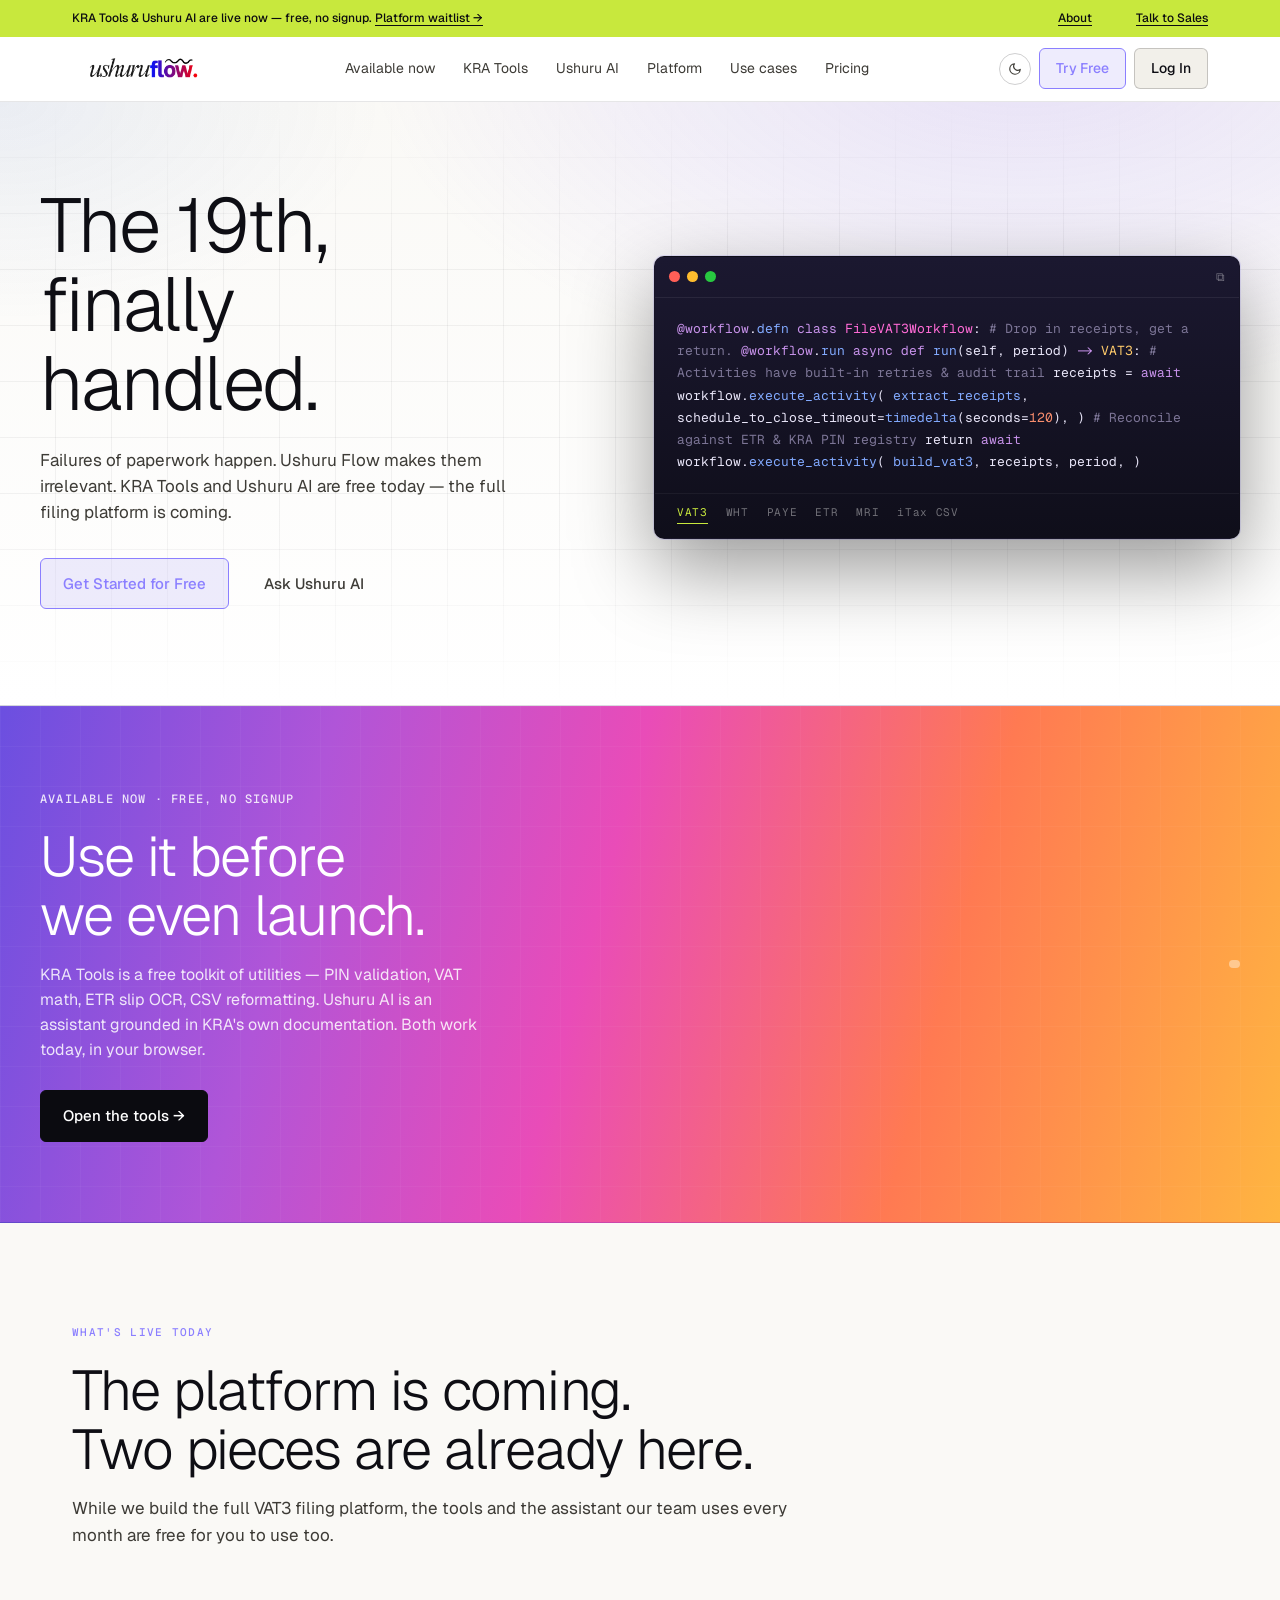
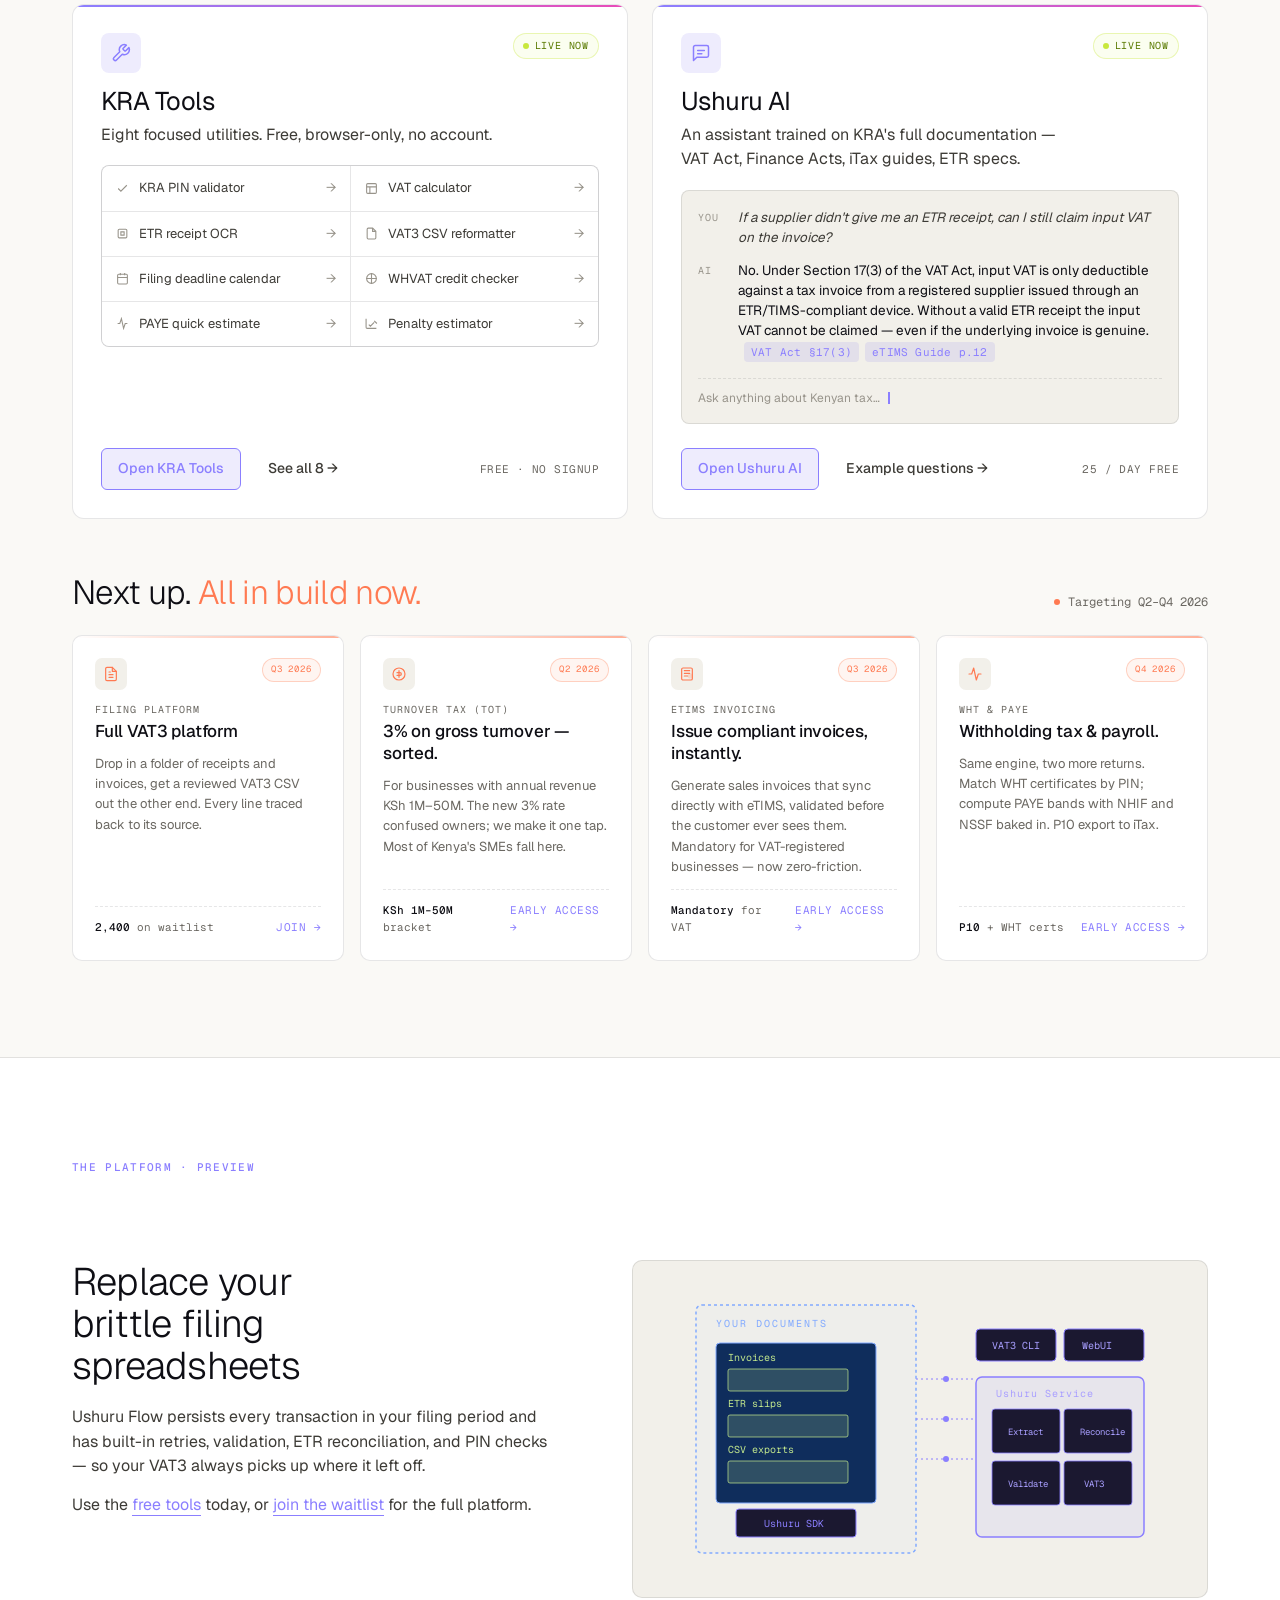
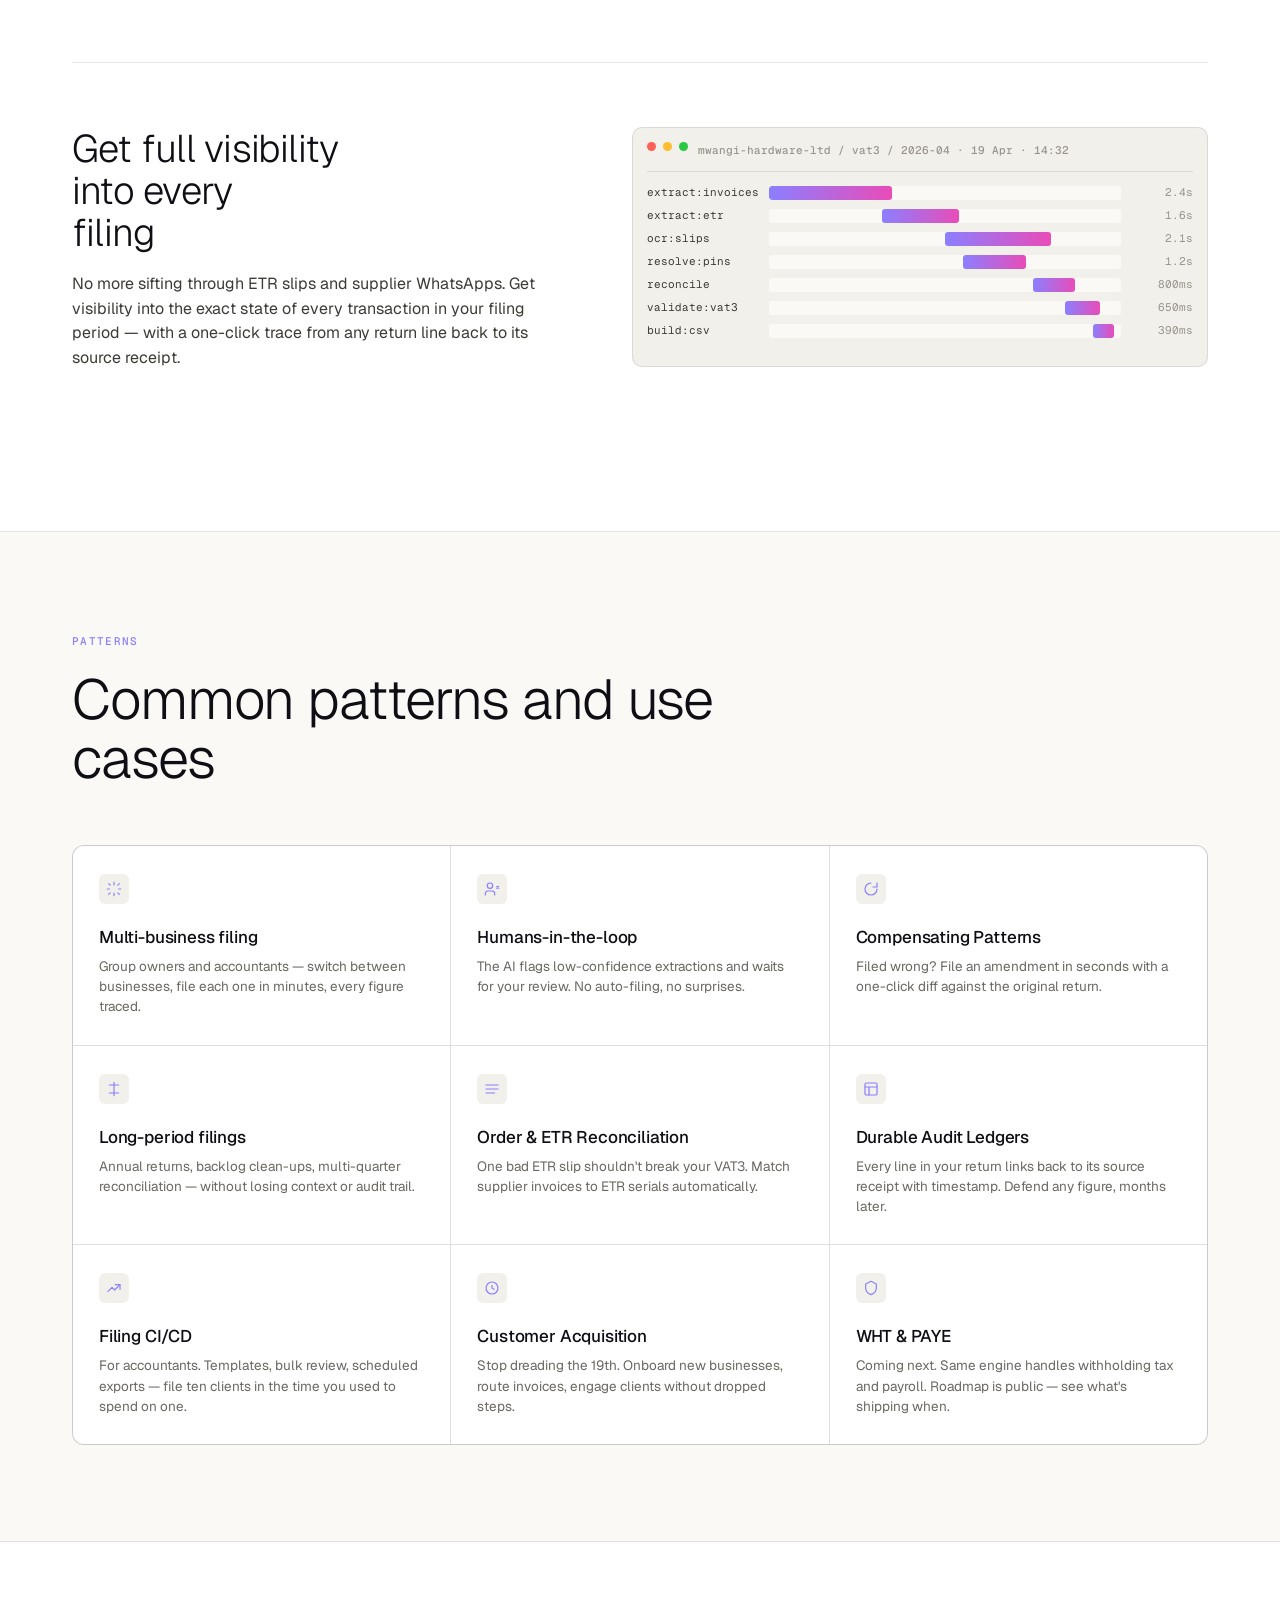
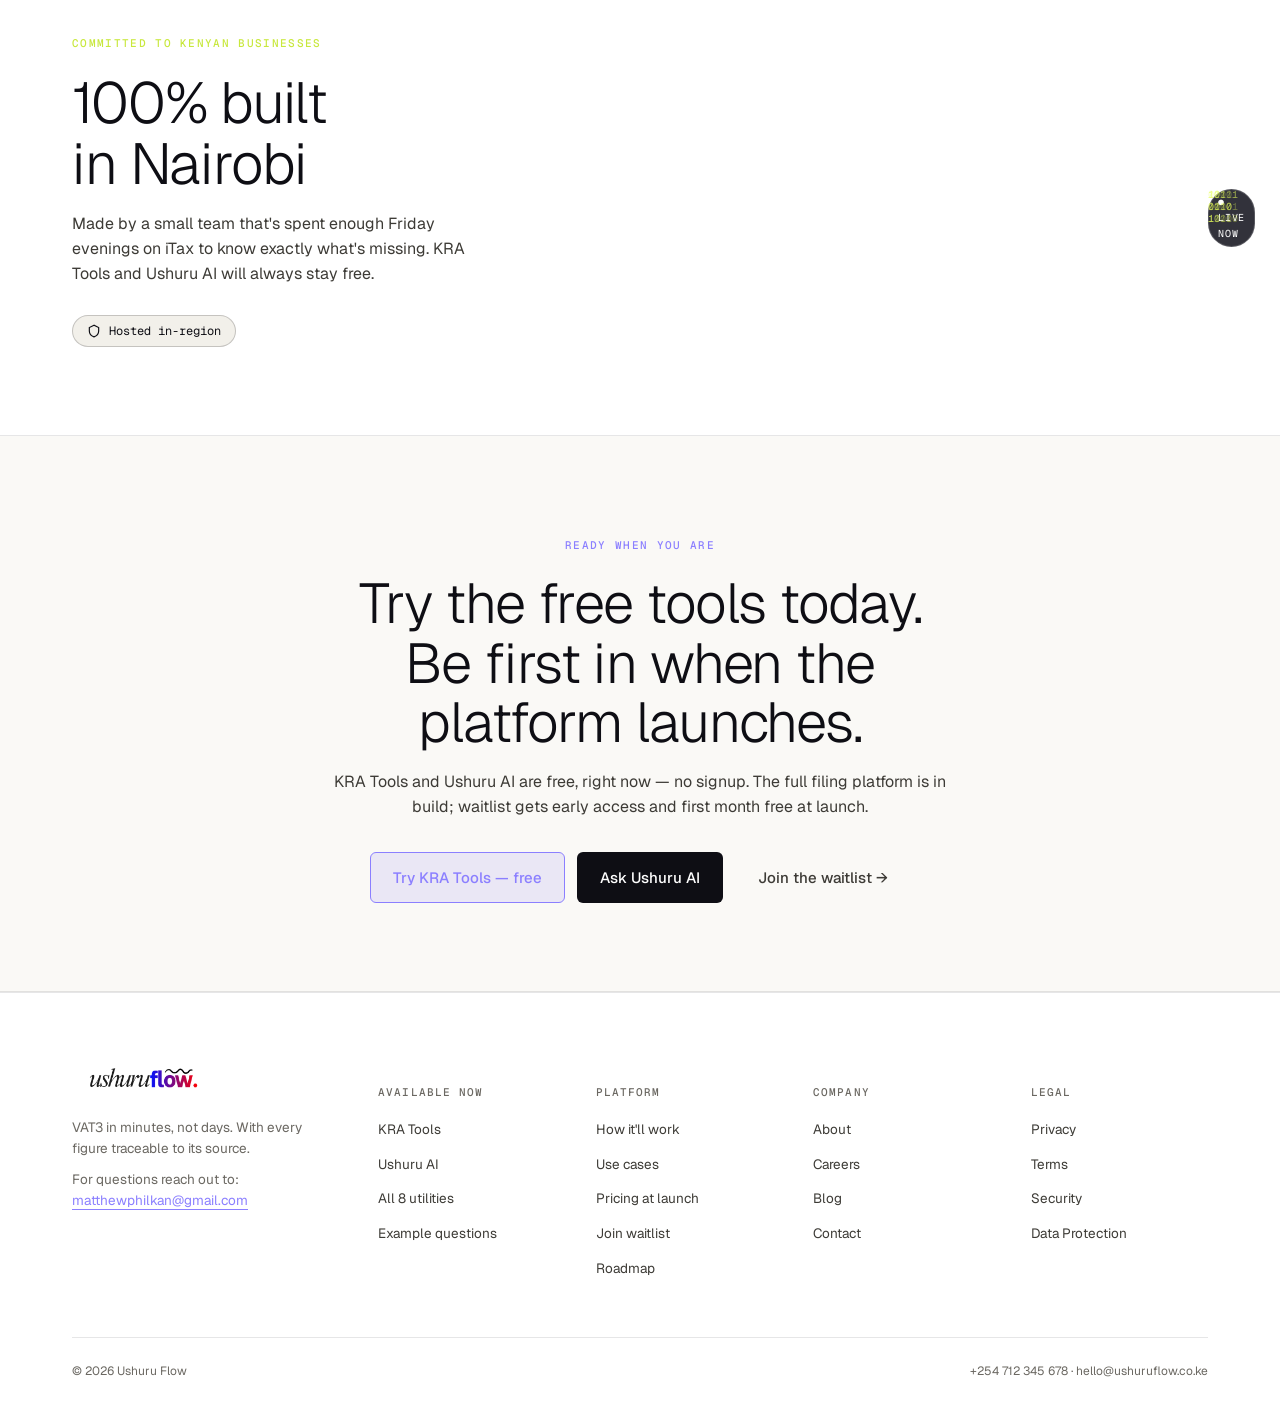
==== commit d0e5f4ea: "Use logo images for light and dark mode" ====
--- a/index.html
+++ b/index.html
@@ -145,19 +145,12 @@
   border-bottom: 1px solid var(--line);
 }
 .nav-inner { display: flex; align-items: center; justify-content: space-between; height: 64px; }
-.brand { display: inline-flex; align-items: center; gap: 9px; font-size: 19px; font-weight: 500; letter-spacing: -0.01em; }
-.brand .mark {
-  width: 24px; height: 24px; border-radius: 6px;
-  background: linear-gradient(135deg, var(--violet) 0%, var(--violet-deep) 100%);
-  display: inline-flex; align-items: center; justify-content: center;
-  position: relative;
-}
-.brand .mark::after {
-  content: ''; position: absolute; inset: 5px; border: 1.5px dashed rgba(255,255,255,0.55); border-radius: 3px;
-}
-.brand .mark::before {
-  content: ''; position: absolute; right: 3px; bottom: 3px; width: 7px; height: 7px; border-radius: 999px; background: var(--lime);
-}
+.brand { display: inline-flex; align-items: center; font-size: 0; line-height: 0; }
+.brand img { height: 28px; width: auto; display: block; }
+.brand .logo-light { display: none; }
+.brand .logo-dark { display: block; }
+:root[data-theme="light"] .brand .logo-light { display: block; }
+:root[data-theme="light"] .brand .logo-dark { display: none; }
 .nav-links { display: flex; gap: 28px; font-size: 14px; color: var(--fg-2); }
 .nav-links a:hover { color: var(--fg); }
 @media (max-width: 880px) { .nav-links { display: none; } }
@@ -786,7 +779,7 @@
 <!-- ============================ NAV ============================ -->
 <header class="nav">
   <div class="wrap nav-inner">
-    <a class="brand" href="#"><span class="mark"></span>Ushuru&thinsp;Flow</a>
+    <a class="brand" href="#"><img class="logo-dark" src="assets/logo-dark.png" alt="Ushuru Flow" /><img class="logo-light" src="assets/logo-light.png" alt="Ushuru Flow" /></a>
     <nav class="nav-links">
       <a href="#available">Available now</a>
       <a href="#tools">KRA Tools</a>
@@ -1287,7 +1280,7 @@
   <div class="wrap">
     <div class="foot-grid">
       <div class="foot-brand">
-        <a class="brand" href="#"><span class="mark"></span>Ushuru&thinsp;Flow</a>
+        <a class="brand" href="#"><img class="logo-dark" src="assets/logo-dark.png" alt="Ushuru Flow" /><img class="logo-light" src="assets/logo-light.png" alt="Ushuru Flow" /></a>
         <p>VAT3 in minutes, not days. With every figure traceable to its source.</p>
         <p style="margin-top:10px;">For questions reach out to: <a href="mailto:matthewphilkan@gmail.com" style="color:var(--violet-2); border-bottom:1px solid currentColor;">matthewphilkan@gmail.com</a></p>
       </div>
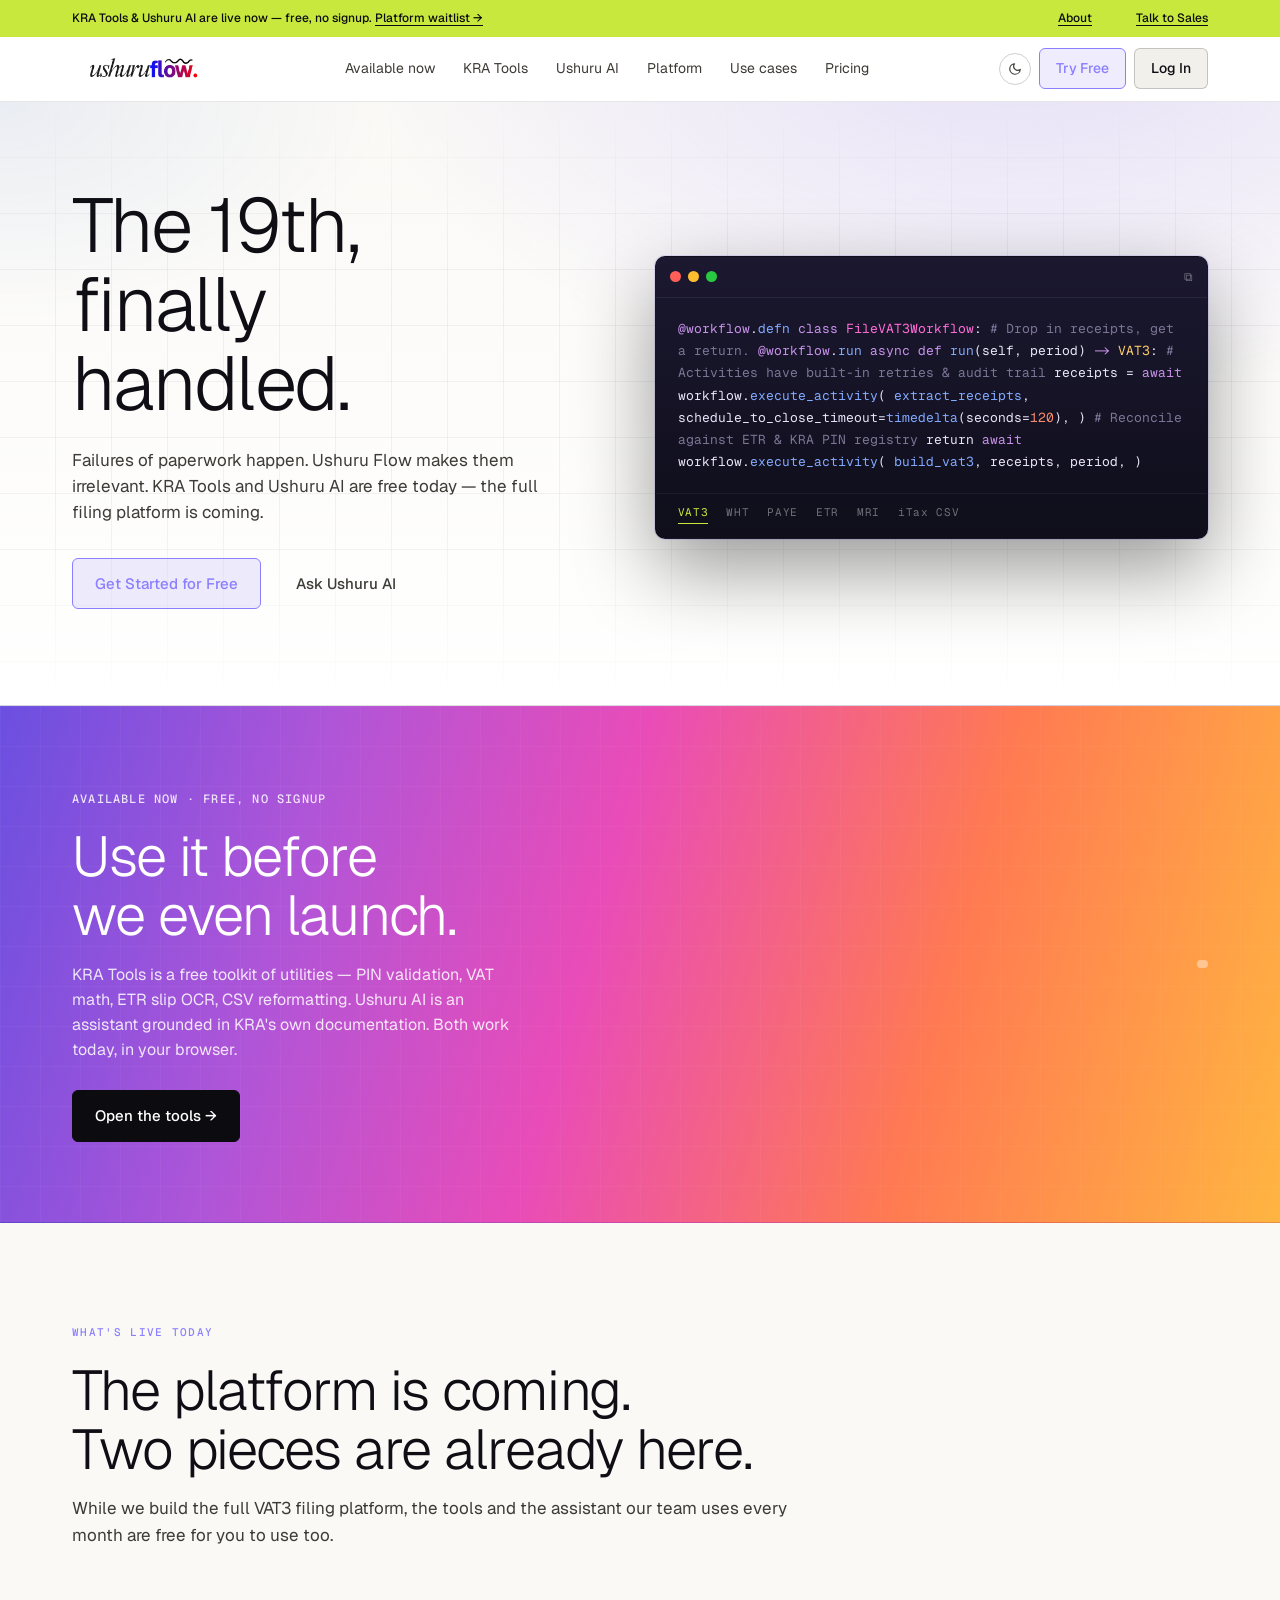
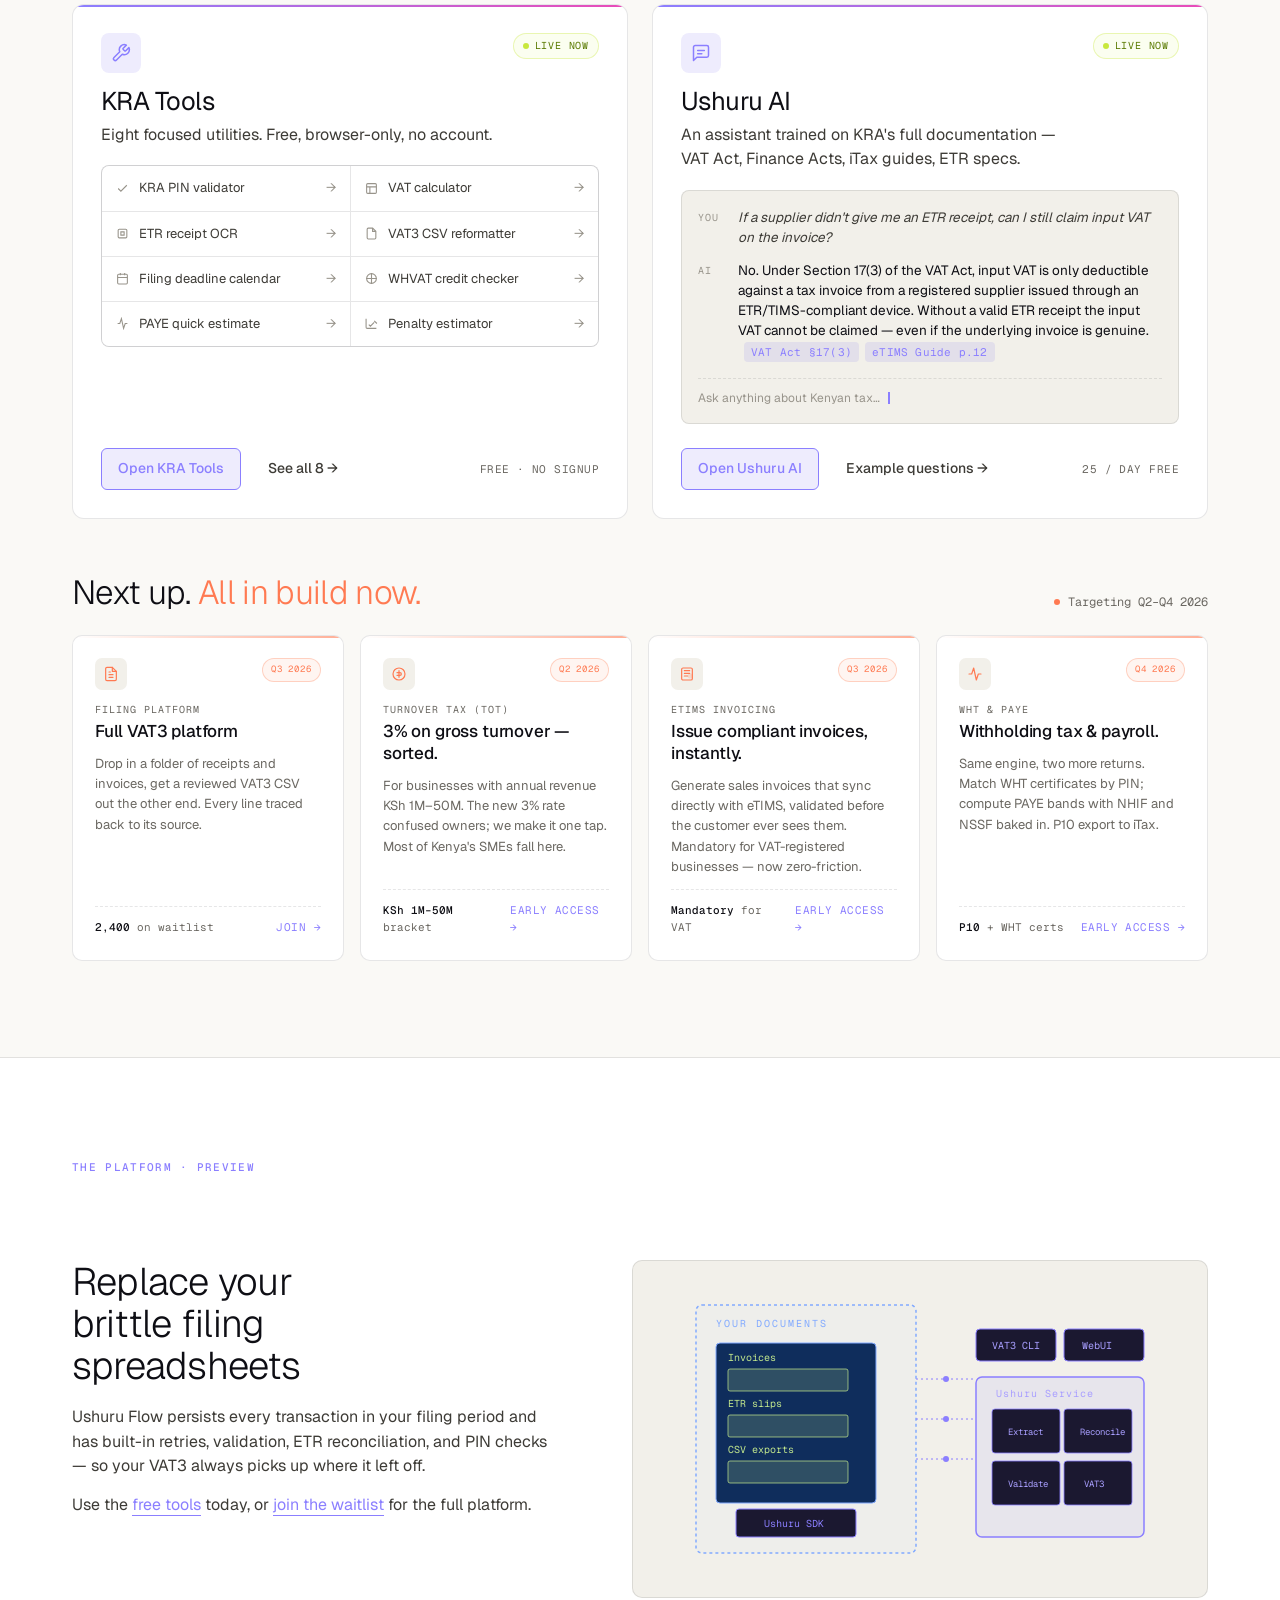
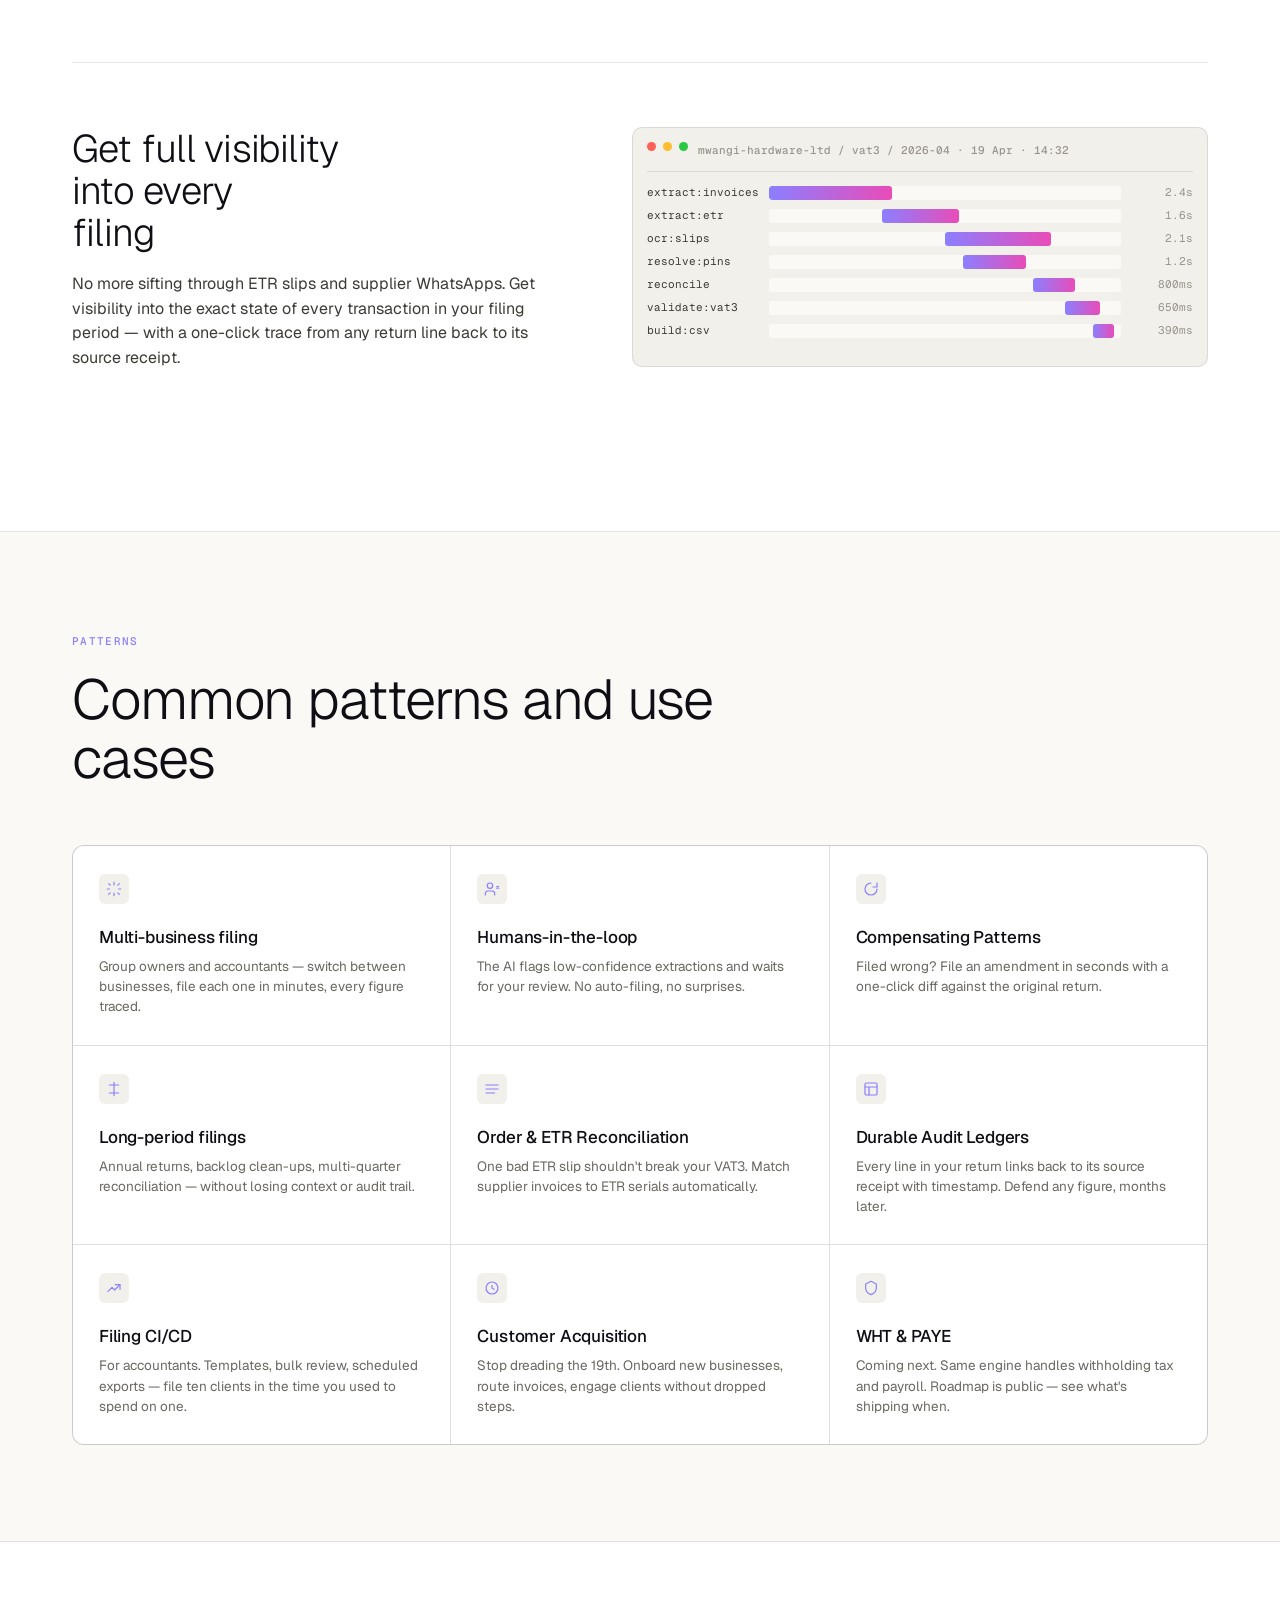
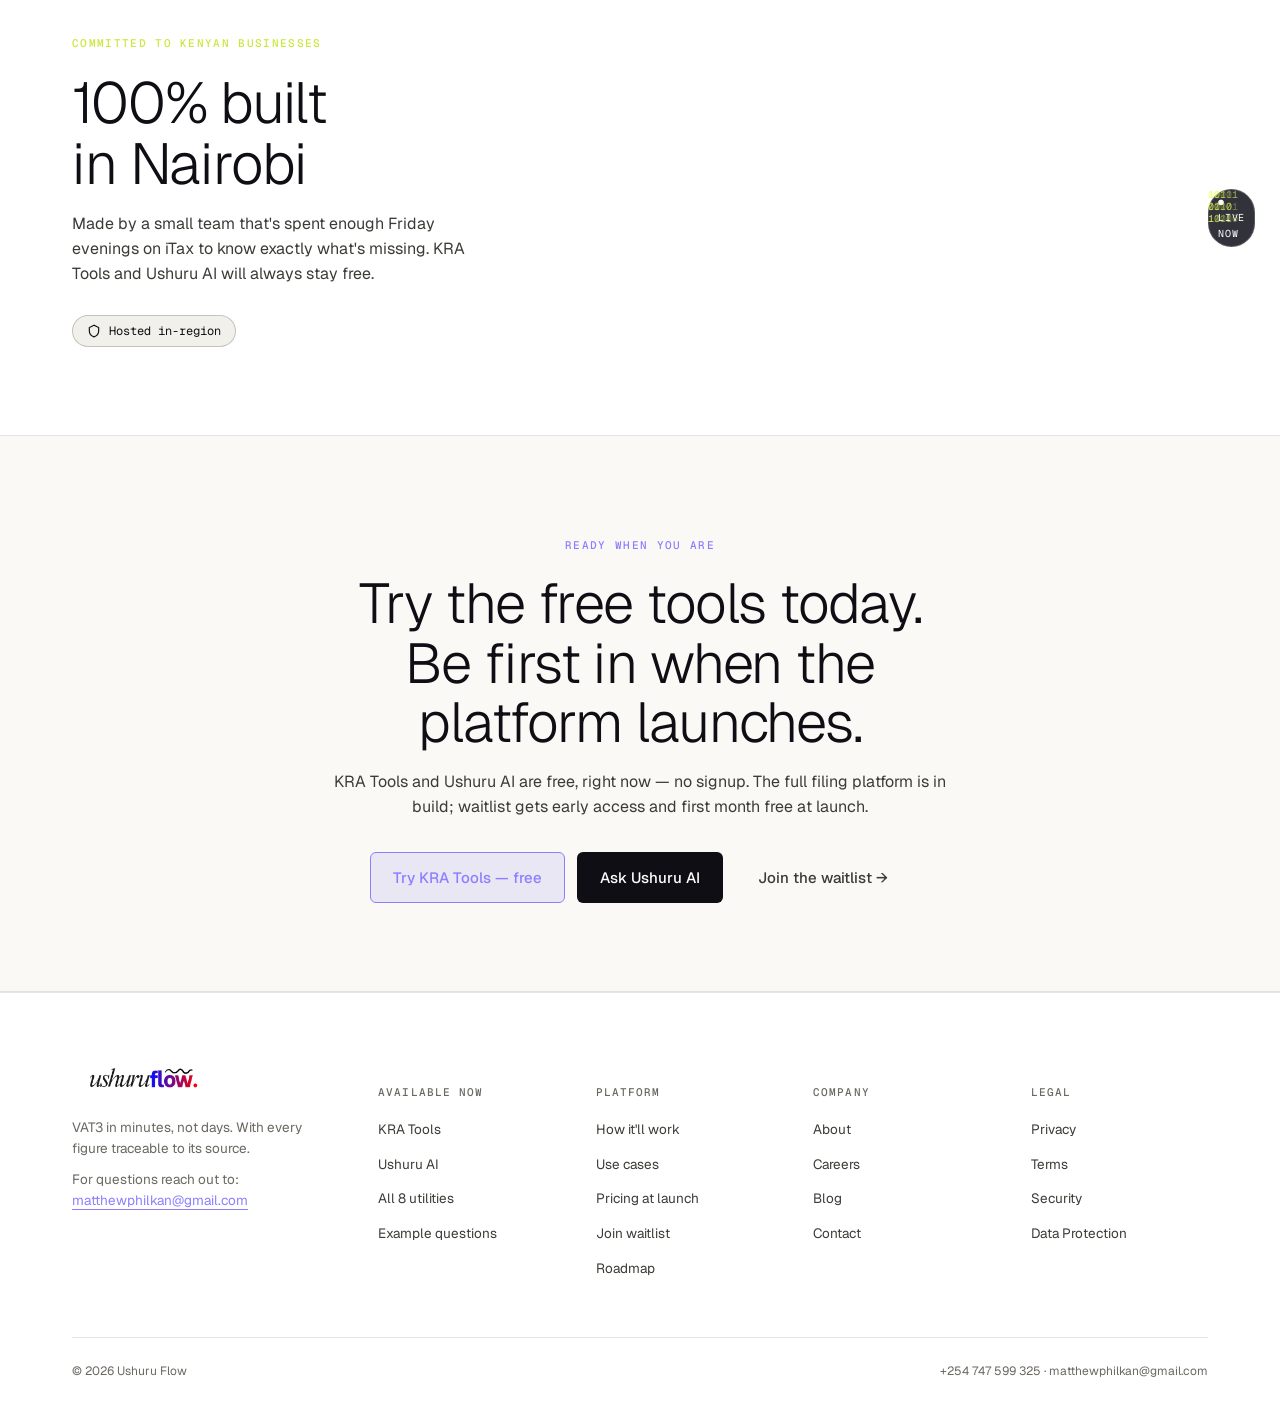
==== commit ec25b778: "Fix mobile side padding on hero/article sections, update footer contact" ====
--- a/index.html
+++ b/index.html
@@ -4,6 +4,8 @@
 <meta charset="utf-8" />
 <meta name="viewport" content="width=device-width, initial-scale=1" />
 <title>Ushuru Flow — File your VAT3 in minutes, not days</title>
+<link rel="icon" type="image/png" href="assets/logo-site.png" />
+<link rel="apple-touch-icon" href="assets/logo-site.png" />
 <link rel="preconnect" href="https://fonts.googleapis.com" />
 <link rel="preconnect" href="https://fonts.gstatic.com" crossorigin />
 <link href="https://fonts.googleapis.com/css2?family=Geist:wght@300;400;500;600&family=Geist+Mono:wght@400;500&display=swap" rel="stylesheet" />
@@ -210,10 +212,10 @@
 .hero-inner {
   position: relative; z-index: 1;
   display: grid; grid-template-columns: 1fr 1.05fr; gap: 56px;
-  padding: 84px 0 96px; align-items: center;
+  padding-top: 84px; padding-bottom: 96px; align-items: center;
 }
 @media (max-width: 1000px) {
-  .hero-inner { grid-template-columns: 1fr; gap: 48px; padding: 56px 0 64px; }
+  .hero-inner { grid-template-columns: 1fr; gap: 48px; padding-top: 56px; padding-bottom: 64px; }
 }
 .hero h1 { font-weight: 300; letter-spacing: -0.025em; }
 .hero p.sub {
@@ -300,9 +302,9 @@
 .strip-inner {
   position: relative; z-index: 1;
   display: grid; grid-template-columns: 1.1fr 1fr; gap: 48px;
-  padding: 80px 0; align-items: center;
-}
-@media (max-width: 880px) { .strip-inner { grid-template-columns: 1fr; padding: 56px 0; } }
+  padding-top: 80px; padding-bottom: 80px; align-items: center;
+}
+@media (max-width: 880px) { .strip-inner { grid-template-columns: 1fr; padding-top: 56px; padding-bottom: 56px; } }
 .strip .eyebrow {
   font-family: 'Geist Mono', monospace; font-size: 12px; font-weight: 500;
   text-transform: uppercase; letter-spacing: 0.1em; color: rgba(255,255,255,0.85);
@@ -729,7 +731,9 @@
    ============================================================================= */
 footer { padding: 72px 0 36px; background: var(--bg); border-top: 1px solid var(--line); }
 .foot-grid { display: grid; grid-template-columns: 1.5fr repeat(4, 1fr); gap: 40px; }
+.foot-grid > * { min-width: 0; }
 @media (max-width: 880px) { .foot-grid { grid-template-columns: 1fr 1fr; gap: 32px; } }
+@media (max-width: 480px) { .foot-grid { grid-template-columns: 1fr; gap: 28px; } }
 .foot-brand p { font-size: 13.5px; color: var(--fg-3); margin-top: 16px; max-width: 280px; }
 .foot-col h5 { font-size: 11px; text-transform: uppercase; letter-spacing: 0.1em; color: var(--fg-3); margin-bottom: 16px; font-weight: 500; font-family: 'Geist Mono', monospace; }
 .foot-col ul { list-style: none; margin: 0; padding: 0; display: flex; flex-direction: column; gap: 10px; }
@@ -1324,7 +1328,7 @@
     </div>
     <div class="foot-bottom">
       <span>© 2026 Ushuru Flow </span>
-      <span>+254 712 345 678 · hello@ushuruflow.co.ke</span>
+      <span>+254 747 599 325 · matthewphilkan@gmail.com</span>
     </div>
   </div>
 </footer>
